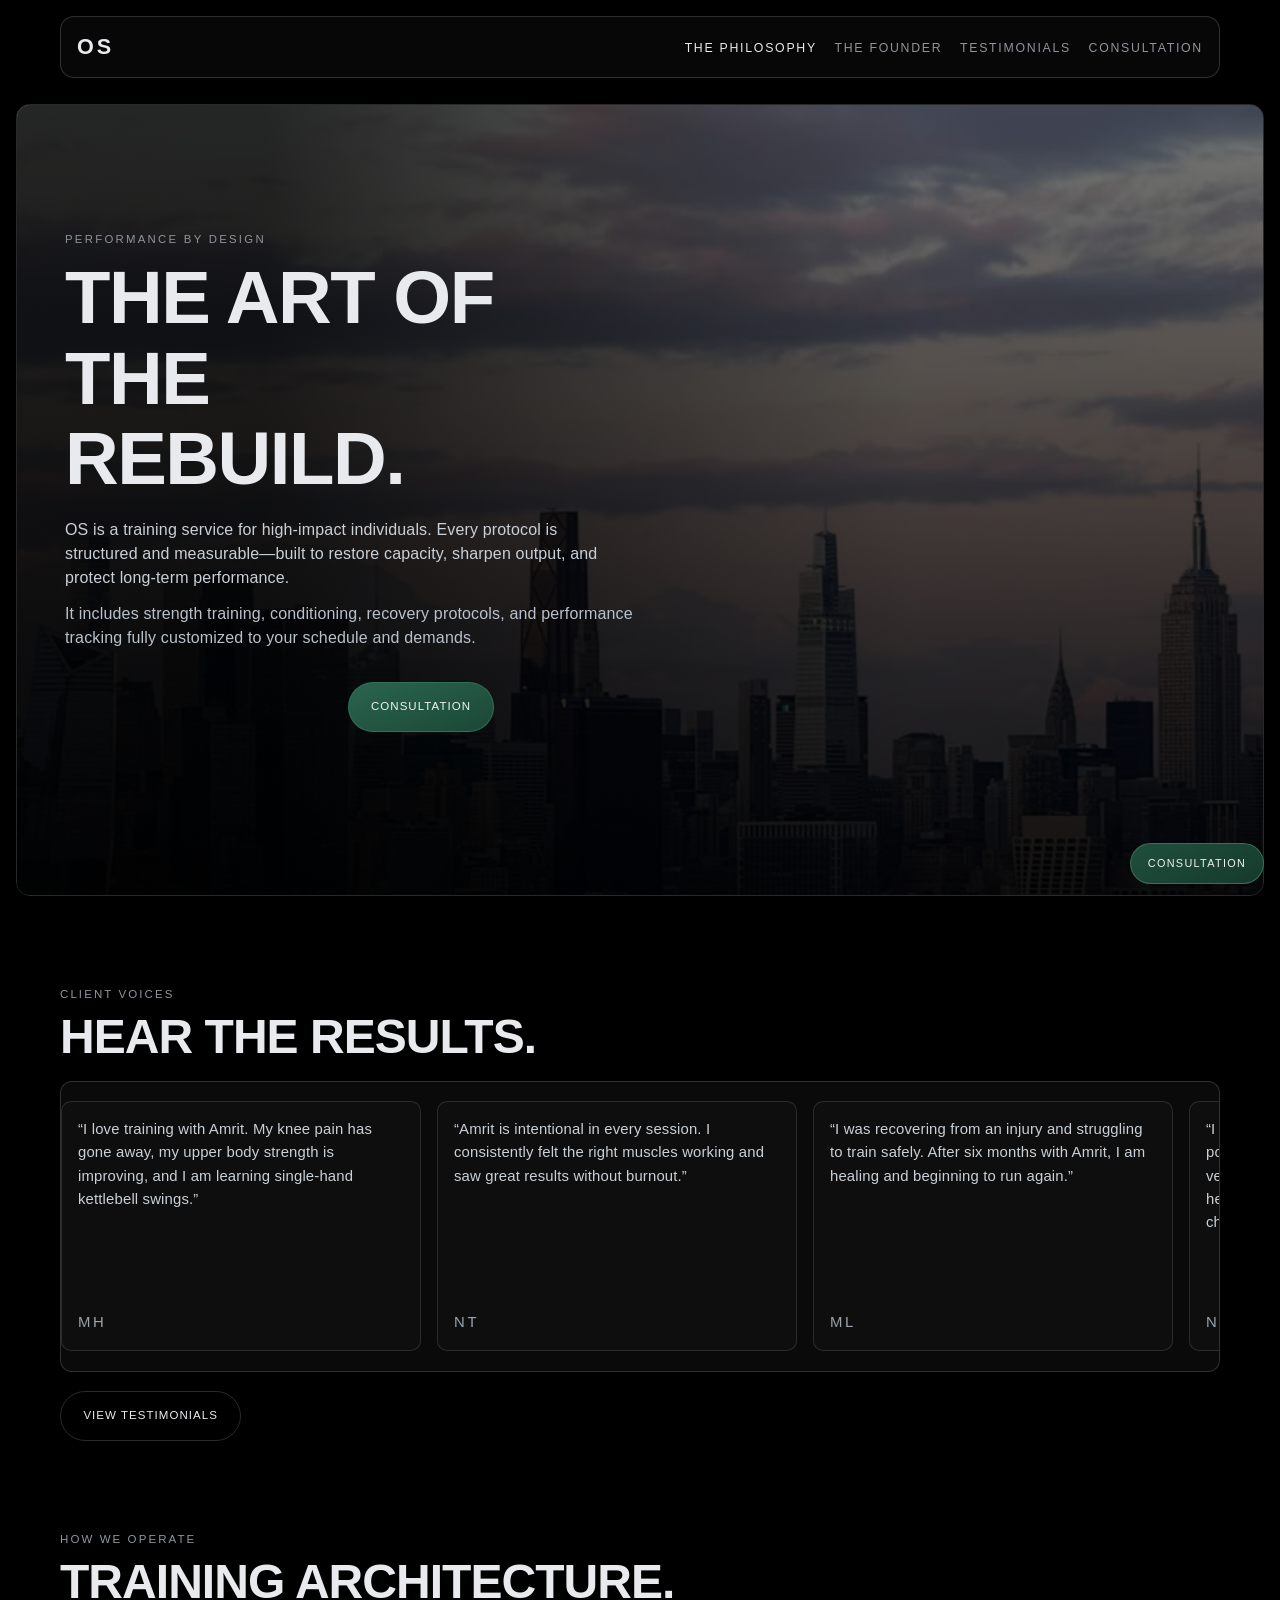
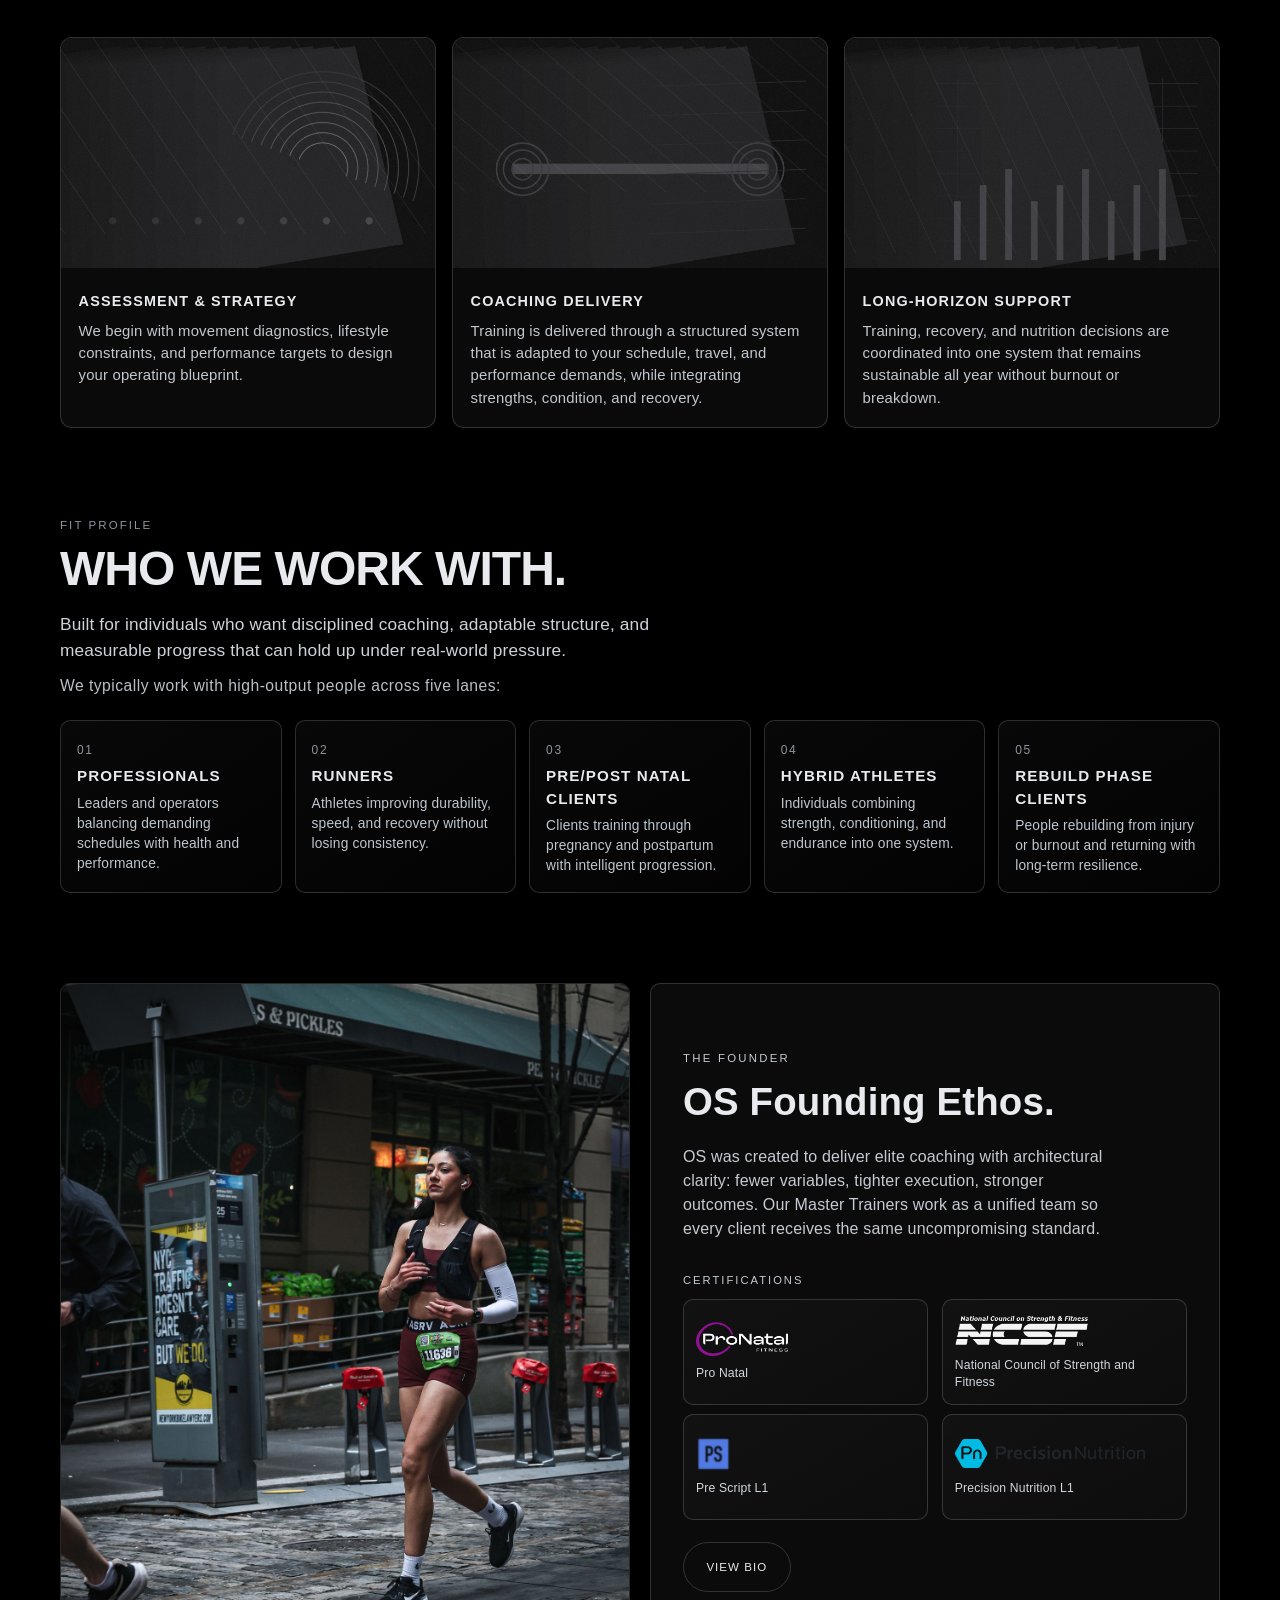
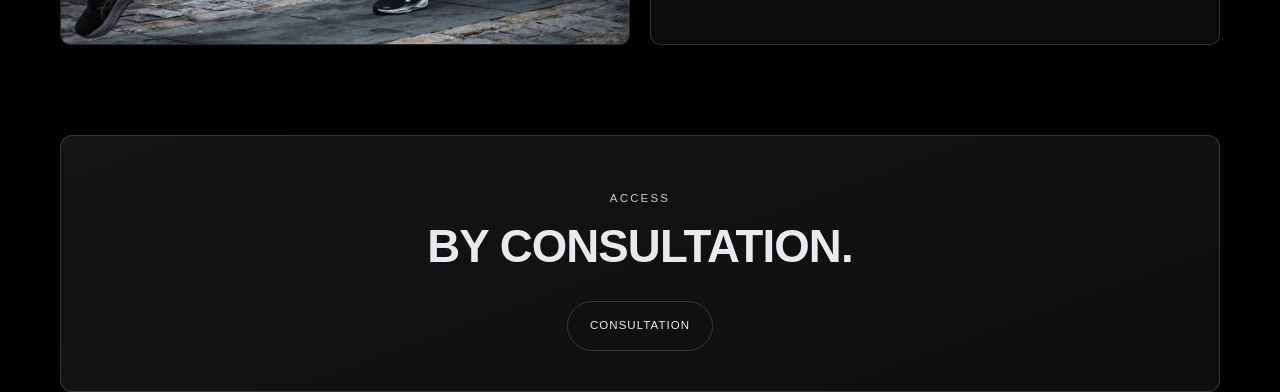
==== index.html @ 1c6677f2 "Rewrite philosophy section as who-we-work-with profiles Co-authored-by: royanrocks <royanrocks@users" ====
<!DOCTYPE html>
<html lang="en">
  <head>
    <meta charset="UTF-8" />
    <meta name="viewport" content="width=device-width, initial-scale=1.0" />
    <title>OS | The Art of the Rebuild</title>
    <meta
      name="description"
      content="OS is a training service for high-impact individuals, delivered through structured, referral-based performance protocols."
    />
    <meta property="og:title" content="OS — The Art of the Rebuild" />
    <meta
      property="og:description"
      content="Structured training architecture for leaders who perform under pressure."
    />
    <meta property="og:type" content="website" />
    <meta property="og:image" content="/images/hero-architecture.jpg" />
    <link rel="icon" href="/images/os-mark.png" />
    <link rel="stylesheet" href="/styles.css" />
  </head>
  <body>
    <header class="site-header" id="top">
      <nav class="top-nav" aria-label="Main navigation">
        <a class="brand" href="#top" aria-label="OS home">OS</a>
        <button class="nav-toggle" aria-expanded="false" aria-controls="nav-links">Menu</button>
        <ul class="nav-links" id="nav-links">
          <li><a href="#philosophy">THE PHILOSOPHY</a></li>
          <li><a href="/bio.html">THE FOUNDER</a></li>
          <li><a href="/testimonials.html">TESTIMONIALS</a></li>
          <li>
            <a href="/consultation.html">CONSULTATION</a>
          </li>
        </ul>
      </nav>
    </header>

    <main>
      <section class="hero section-frame">
        <img
          src="/images/hero-right.jpg"
          alt="Amrit Kaur training portrait"
          class="hero-image"
        />
        <div class="hero-overlay"></div>
        <div class="hero-content">
          <p class="kicker">PERFORMANCE BY DESIGN</p>
          <h1>THE ART OF THE REBUILD.</h1>
          <p class="lead">
            OS is a training service for high-impact individuals. Every protocol is structured and
            measurable—built to restore capacity, sharpen output, and protect long-term
            performance.
          </p>
          <p class="lead-sub">
            It includes strength training, conditioning, recovery protocols, and performance
            tracking fully customized to your schedule and demands.
          </p>
          <div class="cta-row hero-cta-row">
            <a
              class="btn btn-primary"
              href="/consultation.html"
            >
              CONSULTATION
            </a>
          </div>
        </div>
      </section>

      <section class="testimonials-link section-shell" id="voices">
        <div class="section-topline">
          <p>CLIENT VOICES</p>
          <h2>HEAR THE RESULTS.</h2>
        </div>
        <div class="quote-marquee" aria-label="Scrolling client testimonials">
          <div class="quote-track">
            <article class="testimonial-card">
              <p>
                “I love training with Amrit. My knee pain has gone away, my upper body strength is
                improving, and I am learning single-hand kettlebell swings.”
              </p>
              <p class="testimonial-author">MH</p>
            </article>
            <article class="testimonial-card">
              <p>
                “Amrit is intentional in every session. I consistently felt the right muscles
                working and saw great results without burnout.”
              </p>
              <p class="testimonial-author">NT</p>
            </article>
            <article class="testimonial-card">
              <p>
                “I was recovering from an injury and struggling to train safely. After six months
                with Amrit, I am healing and beginning to run again.”
              </p>
              <p class="testimonial-author">ML</p>
            </article>
            <article class="testimonial-card">
              <p>
                “I really enjoyed training with Amrit and had a positive experience working with
                her. She is a very knowledgeable and thoughtful trainer, and her approach is calm
                and focused yet still challenging.”
              </p>
              <p class="testimonial-author">NT</p>
            </article>
            <article class="testimonial-card">
              <p>
                “I am now stronger, leaner, and more confident. Working with Amrit has been a
                game-changer, and I highly recommend her to anyone seeking smart, dedicated
                coaching.”
              </p>
            </article>
            <article class="testimonial-card">
              <p>
                “The workouts are progressive and effective. Even after reaching my goal weight, I
                know sessions will stay exciting, structured, and results-driven.”
              </p>
            </article>

            <article class="testimonial-card" aria-hidden="true">
              <p>
                “I love training with Amrit. My knee pain has gone away, my upper body strength is
                improving, and I am learning single-hand kettlebell swings.”
              </p>
              <p class="testimonial-author">MH</p>
            </article>
            <article class="testimonial-card" aria-hidden="true">
              <p>
                “Amrit is intentional in every session. I consistently felt the right muscles
                working and saw great results without burnout.”
              </p>
              <p class="testimonial-author">NT</p>
            </article>
            <article class="testimonial-card" aria-hidden="true">
              <p>
                “I was recovering from an injury and struggling to train safely. After six months
                with Amrit, I am healing and beginning to run again.”
              </p>
              <p class="testimonial-author">ML</p>
            </article>
            <article class="testimonial-card" aria-hidden="true">
              <p>
                “I really enjoyed training with Amrit and had a positive experience working with
                her. She is a very knowledgeable and thoughtful trainer, and her approach is calm
                and focused yet still challenging.”
              </p>
              <p class="testimonial-author">NT</p>
            </article>
            <article class="testimonial-card" aria-hidden="true">
              <p>
                “I am now stronger, leaner, and more confident. Working with Amrit has been a
                game-changer, and I highly recommend her to anyone seeking smart, dedicated
                coaching.”
              </p>
            </article>
            <article class="testimonial-card" aria-hidden="true">
              <p>
                “The workouts are progressive and effective. Even after reaching my goal weight, I
                know sessions will stay exciting, structured, and results-driven.”
              </p>
            </article>
          </div>
        </div>
        <a class="btn btn-subtle testimonials-link-btn" href="/testimonials.html">VIEW TESTIMONIALS</a>
      </section>

      <section class="services section-shell">
        <div class="section-topline">
          <p>HOW WE OPERATE</p>
          <h2>TRAINING ARCHITECTURE.</h2>
        </div>
        <div class="service-grid">
          <article class="service-card">
            <img src="/images/neural-recovery.jpg" alt="Assessment and performance strategy visual" />
            <div class="card-content">
              <h3>ASSESSMENT &amp; STRATEGY</h3>
              <p>
                We begin with movement diagnostics, lifestyle constraints, and performance targets
                to design your operating blueprint.
              </p>
            </div>
          </article>
          <article class="service-card">
            <img src="/images/biometric-sync.jpg" alt="Coaching delivery visual" />
            <div class="card-content">
              <h3>COACHING DELIVERY</h3>
              <p>
                Training is delivered through a structured system that is adapted to your schedule,
                travel, and performance demands, while integrating strengths, condition, and
                recovery.
              </p>
            </div>
          </article>
          <article class="service-card">
            <img
              src="/images/architectural-strength.jpg"
              alt="Long-horizon performance support visual"
            />
            <div class="card-content">
              <h3>LONG-HORIZON SUPPORT</h3>
              <p>
                Training, recovery, and nutrition decisions are coordinated into one system that
                remains sustainable all year without burnout or breakdown.
              </p>
            </div>
          </article>
        </div>
      </section>

      <section class="philosophy section-shell" id="philosophy">
        <div class="section-topline">
          <p>FIT PROFILE</p>
          <h2>WHO WE WORK WITH.</h2>
        </div>
        <p class="philosophy-copy">
          Built for individuals who want disciplined coaching, adaptable structure, and measurable
          progress that can hold up under real-world pressure.
        </p>
        <p class="philosophy-subcopy">
          We typically work with high-output people across five lanes:
        </p>
        <div class="pillar-grid">
          <article>
            <span>01</span>
            <h3>PROFESSIONALS</h3>
            <p>Leaders and operators balancing demanding schedules with health and performance.</p>
          </article>
          <article>
            <span>02</span>
            <h3>RUNNERS</h3>
            <p>Athletes improving durability, speed, and recovery without losing consistency.</p>
          </article>
          <article>
            <span>03</span>
            <h3>PRE/POST NATAL CLIENTS</h3>
            <p>Clients training through pregnancy and postpartum with intelligent progression.</p>
          </article>
          <article>
            <span>04</span>
            <h3>HYBRID ATHLETES</h3>
            <p>Individuals combining strength, conditioning, and endurance into one system.</p>
          </article>
          <article>
            <span>05</span>
            <h3>REBUILD PHASE CLIENTS</h3>
            <p>People rebuilding from injury or burnout and returning with long-term resilience.</p>
          </article>
        </div>
      </section>

      <section class="founder section-shell" id="founder">
        <div class="founder-layout">
          <figure>
            <img src="/images/amrit-kaur.jpg" alt="Amrit Kaur training portrait" />
          </figure>
          <div class="founder-copy">
            <p class="kicker">THE FOUNDER</p>
            <h2>OS Founding Ethos.</h2>
            <p>
              OS was created to deliver elite coaching with architectural clarity: fewer variables,
              tighter execution, stronger outcomes. Our Master Trainers work as a unified team so
              every client receives the same uncompromising standard.
            </p>
            <div class="certifications-block" aria-label="OS certifications">
              <p class="certifications-title">CERTIFICATIONS</p>
              <ul class="certification-list">
                <li class="certification-item">
                  <img src="/images/certifications/pro-natal.png" alt="Pro Natal certification logo" />
                  <span>Pro Natal</span>
                </li>
                <li class="certification-item">
                  <img src="/images/certifications/ncsf.png" alt="National Council of Strength and Fitness logo" />
                  <span>National Council of Strength and Fitness</span>
                </li>
                <li class="certification-item">
                  <img src="/images/certifications/pre-script.png" alt="Pre Script certification logo" />
                  <span>Pre Script L1</span>
                </li>
                <li class="certification-item">
                  <img src="/images/certifications/precision-nutrition.png" alt="Precision Nutrition logo" />
                  <span>Precision Nutrition L1</span>
                </li>
              </ul>
            </div>
            <a class="btn btn-subtle" href="/bio.html">VIEW BIO</a>
          </div>
        </div>
      </section>

      <section class="inquire section-shell" id="inquire">
        <div class="inquire-box">
          <p class="kicker">ACCESS</p>
          <h2>BY CONSULTATION.</h2>
          <a
            class="btn btn-ghost"
            href="/consultation.html"
          >
              CONSULTATION
          </a>
        </div>
      </section>
    </main>
    <a
      class="floating-cta"
      href="/consultation.html"
      aria-label="Inquire now"
    >
      CONSULTATION
    </a>
    <script src="/script.js"></script>
  </body>
</html>
---- styles.css ----
:root {
  --black: #000000;
  --stone: #1a1a1a;
  --silver: #e8eaed;
  --muted: #8f959e;
  --line: rgba(255, 255, 255, 0.16);
  --forest: #1f4f3d;
  --forest-deep: #163a2d;
  --forest-soft: rgba(31, 79, 61, 0.34);
}

*,
*::before,
*::after {
  box-sizing: border-box;
}

html,
body {
  margin: 0;
  padding: 0;
  background: var(--black);
  color: var(--silver);
  font-family: "Inter", "Avenir Next", "Segoe UI", sans-serif;
  scroll-behavior: smooth;
}

body {
  line-height: 1.5;
  letter-spacing: 0.01em;
}

a {
  color: inherit;
  text-decoration: none;
}

.section-shell {
  width: min(1160px, calc(100% - 3rem));
  margin: 0 auto;
}

.section-frame {
  width: min(1320px, calc(100% - 2rem));
  margin: 1rem auto 0;
  border: 1px solid var(--line);
  border-radius: 14px;
  overflow: hidden;
}

.site-header {
  position: fixed;
  inset: 0 0 auto 0;
  z-index: 100;
  transition: transform 240ms ease;
}

.site-header.is-hidden {
  transform: translateY(-110%);
}

.top-nav {
  width: min(1160px, calc(100% - 2rem));
  margin: 1rem auto 0;
  border: 1px solid var(--line);
  border-radius: 14px;
  background: rgba(9, 9, 9, 0.85);
  backdrop-filter: blur(12px);
  display: flex;
  align-items: center;
  justify-content: space-between;
  padding: 0.85rem 1rem;
}

.brand {
  font-size: 1.35rem;
  font-weight: 600;
  letter-spacing: 0.14em;
}

.nav-links {
  display: flex;
  gap: 1.1rem;
  list-style: none;
  margin: 0;
  padding: 0;
}

.nav-links a {
  color: var(--muted);
  font-size: 0.77rem;
  letter-spacing: 0.14em;
  transition: color 180ms ease;
}

.nav-links a:hover,
.nav-links a.is-active {
  color: var(--silver);
}

.nav-toggle {
  display: none;
  border: 1px solid var(--line);
  color: var(--silver);
  background: transparent;
  border-radius: 999px;
  padding: 0.5rem 0.85rem;
  font-size: 0.72rem;
  letter-spacing: 0.1em;
}

.hero {
  margin-top: 6.5rem;
  position: relative;
  min-height: 88vh;
}

.hero-image {
  position: absolute;
  inset: 0;
  width: 100%;
  height: 100%;
  object-fit: cover;
}

.hero-overlay {
  position: absolute;
  inset: 0;
  background:
    linear-gradient(90deg, rgba(0, 0, 0, 0.8) 20%, rgba(0, 0, 0, 0.38) 72%),
    linear-gradient(180deg, rgba(0, 0, 0, 0.1), rgba(0, 0, 0, 0.84));
}

.hero-content {
  position: relative;
  z-index: 2;
  width: min(760px, calc(100% - 3rem));
  margin: 0;
  padding: clamp(6rem, 14vh, 9rem) 0 5rem 3rem;
}

.kicker {
  text-transform: uppercase;
  letter-spacing: 0.2em;
  color: var(--muted);
  font-size: 0.71rem;
}

h1,
h2,
h3,
p {
  margin: 0;
}

h1 {
  margin-top: 0.65rem;
  font-size: clamp(2.2rem, 6vw, 4.65rem);
  line-height: 1.08;
  letter-spacing: -0.02em;
  max-width: 12ch;
}

.lead {
  margin-top: 1.15rem;
  color: #cad0d7;
  max-width: 64ch;
}

.lead-sub {
  margin-top: 0.75rem;
  color: #b9c1ca;
  max-width: 64ch;
}

.cta-row {
  margin-top: 2rem;
  display: flex;
  flex-wrap: wrap;
  gap: 0.85rem;
}

.hero-cta-row {
  justify-content: center;
}

.btn {
  display: inline-flex;
  align-items: center;
  justify-content: center;
  min-height: 3.15rem;
  padding: 0.78rem 1.4rem;
  border-radius: 999px;
  letter-spacing: 0.09em;
  text-transform: uppercase;
  font-size: 0.72rem;
  border: 1px solid var(--line);
  transition: transform 180ms ease, background-color 180ms ease, color 180ms ease;
}

.btn:hover {
  transform: translateY(-2px);
}

.btn-primary {
  background: linear-gradient(160deg, #2a654e, #1b4737);
  color: #eef4f1;
  border-color: rgba(53, 116, 89, 0.9);
}

.btn-subtle,
.btn-ghost {
  background: transparent;
  color: var(--silver);
}

.btn-subtle:hover,
.btn-ghost:hover {
  background: var(--forest-soft);
  border-color: rgba(60, 122, 95, 0.75);
}

.signal-list {
  margin: 1.3rem 0 0;
  padding: 0;
  list-style: none;
  display: flex;
  flex-wrap: wrap;
  gap: 0.65rem 1rem;
}

.signal-list li {
  border: 1px solid var(--line);
  border-radius: 999px;
  padding: 0.36rem 0.9rem;
  color: #cfd4db;
  font-size: 0.72rem;
  letter-spacing: 0.04em;
}

.services,
.philosophy,
.founder,
.testimonials-link,
.inquire {
  padding: clamp(4.2rem, 7vw, 6.5rem) 0 0;
}

.section-topline p {
  color: var(--muted);
  letter-spacing: 0.18em;
  font-size: 0.72rem;
}

.section-topline h2 {
  margin-top: 0.4rem;
  font-size: clamp(1.8rem, 4vw, 3rem);
  line-height: 1.15;
  letter-spacing: -0.02em;
}

.service-grid {
  margin-top: 1.7rem;
  display: grid;
  grid-template-columns: repeat(3, minmax(0, 1fr));
  gap: 1rem;
}

.service-card {
  border: 1px solid var(--line);
  border-radius: 12px;
  overflow: hidden;
  background: #0a0a0a;
  transition: transform 220ms ease, border-color 220ms ease;
}

.service-card:hover {
  transform: translateY(-4px);
  border-color: rgba(255, 255, 255, 0.3);
}

.service-card img {
  width: 100%;
  height: 230px;
  object-fit: cover;
}

.card-content {
  padding: 1.1rem;
}

.card-content h3 {
  font-size: 0.9rem;
  line-height: 1.35;
  letter-spacing: 0.08em;
}

.card-content p {
  margin-top: 0.5rem;
  color: #c2c8cf;
  font-size: 0.93rem;
}

.card-bullets {
  margin: 0.55rem 0 0;
  padding-left: 1.1rem;
  color: #d1d7de;
  font-size: 0.88rem;
}

.card-bullets li + li {
  margin-top: 0.35rem;
}

.chip-link {
  margin-top: 1rem;
  display: inline-flex;
  border: 1px solid var(--line);
  border-radius: 999px;
  padding: 0.38rem 0.75rem;
  font-size: 0.68rem;
  letter-spacing: 0.1em;
  color: #d7dce1;
}

.philosophy-copy {
  margin-top: 1rem;
  font-size: clamp(1.05rem, 1.35vw, 1.42rem);
  line-height: 1.5;
  max-width: 64ch;
  color: #ced3da;
}

.philosophy-subcopy {
  margin-top: 0.6rem;
  color: #b8c0c8;
  font-size: 0.98rem;
  letter-spacing: 0.03em;
}

.pillar-grid {
  margin-top: 1.45rem;
  display: grid;
  gap: 0.8rem;
  grid-template-columns: repeat(auto-fit, minmax(190px, 1fr));
}

.pillar-grid article {
  border: 1px solid var(--line);
  border-radius: 10px;
  padding: 1rem;
  background: linear-gradient(145deg, rgba(255, 255, 255, 0.03), rgba(255, 255, 255, 0.01));
}

.pillar-grid span {
  color: var(--muted);
  font-size: 0.75rem;
  letter-spacing: 0.14em;
}

.pillar-grid h3 {
  margin-top: 0.25rem;
  font-size: 0.95rem;
  letter-spacing: 0.07em;
}

.pillar-grid p {
  margin-top: 0.35rem;
  color: #bfc7cf;
  font-size: 0.86rem;
  line-height: 1.45;
}

.founder-layout {
  display: grid;
  align-items: stretch;
  grid-template-columns: minmax(260px, 1fr) minmax(260px, 1fr);
  gap: 1.25rem;
}

.founder figure {
  margin: 0;
  border-radius: 10px;
  border: 1px solid var(--line);
  overflow: hidden;
}

.founder figure img {
  display: block;
  width: 100%;
  height: 100%;
  min-height: 500px;
  max-height: 660px;
  object-fit: cover;
  object-position: center 28%;
}

.founder-copy {
  border: 1px solid var(--line);
  border-radius: 10px;
  background: #0b0b0b;
  padding: clamp(1.25rem, 3.2vw, 2rem);
  display: flex;
  flex-direction: column;
  justify-content: center;
}

.founder-copy h2 {
  margin-top: 0.4rem;
  font-size: clamp(1.65rem, 3vw, 2.4rem);
}

.founder-copy p {
  margin-top: 0.9rem;
  color: #c5cbd2;
  max-width: 48ch;
}

.founder-copy .btn {
  margin-top: 1.4rem;
  align-self: flex-start;
}

.certifications-block {
  margin-top: 1.05rem;
}

.certifications-title {
  color: #b6bfca;
  font-size: 0.7rem;
  letter-spacing: 0.18em;
  text-transform: uppercase;
}

.certification-list {
  margin: 0.6rem 0 0;
  padding: 0;
  list-style: none;
  display: grid;
  grid-template-columns: repeat(2, minmax(0, 1fr));
  gap: 0.55rem 0.85rem;
}

.certification-item {
  border: 1px solid var(--line);
  border-radius: 10px;
  padding: 0.7rem 0.75rem;
  min-height: 106px;
  background: linear-gradient(150deg, rgba(255, 255, 255, 0.03), rgba(255, 255, 255, 0.01));
  display: flex;
  flex-direction: column;
  gap: 0.6rem;
  justify-content: center;
}

.certification-item img {
  width: 100%;
  max-width: 190px;
  height: 34px;
  object-fit: contain;
  object-position: left center;
}

.certification-item span {
  font-size: 0.76rem;
  color: #d2d8df;
  line-height: 1.35;
}

.inquire-box {
  border: 1px solid var(--line);
  border-radius: 12px;
  padding: clamp(1.5rem, 4vw, 2.5rem);
  background:
    linear-gradient(160deg, rgba(255, 255, 255, 0.04), rgba(255, 255, 255, 0.01)),
    #0b0b0b;
  display: flex;
  flex-direction: column;
  align-items: center;
  text-align: center;
}

.inquire-box h2 {
  margin-top: 0.35rem;
  font-size: clamp(1.7rem, 4vw, 2.85rem);
  letter-spacing: -0.02em;
}

.inquire-box p {
  margin-top: 0.9rem;
  color: #c7cdd4;
}

.inquire-box .btn {
  margin-top: 1.25rem;
}

.testimonials-link .quote-marquee {
  margin-top: 1.05rem;
}

.testimonials-link-btn {
  margin-top: 1.2rem;
}

.site-footer {
  width: min(1160px, calc(100% - 3rem));
  margin: 5rem auto 2rem;
  border-top: 1px solid var(--line);
  padding-top: 1rem;
  color: var(--muted);
  font-size: 0.8rem;
}

.page-main,
.subpage-main {
  padding-top: 6.5rem;
}

.page-hero {
  padding-top: 2rem;
}

.page-title {
  margin-top: 0.5rem;
  font-size: clamp(2rem, 5vw, 3.6rem);
  letter-spacing: -0.02em;
  line-height: 1.12;
  max-width: none;
}

.page-intro {
  margin-top: 0.9rem;
  color: #c5ccd3;
  max-width: 62ch;
}

.bio-page {
  padding-top: 2.4rem;
}

.bio-page-grid {
  display: grid;
  grid-template-columns: minmax(260px, 0.9fr) minmax(280px, 1.1fr);
  gap: 1.2rem;
}

.bio-photo-placeholder {
  margin: 0;
  border: 1px dashed rgba(255, 255, 255, 0.35);
  border-radius: 12px;
  min-height: 500px;
  background:
    linear-gradient(160deg, rgba(255, 255, 255, 0.03), rgba(255, 255, 255, 0.01)),
    #0a0a0a;
  display: grid;
  place-items: center;
}

.placeholder-content {
  text-align: center;
  color: #c7ced6;
  padding: 1rem;
}

.placeholder-content p {
  font-size: 1.05rem;
  letter-spacing: 0.08em;
  text-transform: uppercase;
}

.placeholder-content small {
  display: block;
  margin-top: 0.6rem;
  color: #959da8;
}

.bio-body {
  border: 1px solid var(--line);
  border-radius: 12px;
  padding: clamp(1.2rem, 3.2vw, 2rem);
  background: #0b0b0b;
}

.bio-body h2 {
  margin: 0;
  font-size: clamp(1.4rem, 2.4vw, 2rem);
}

.bio-body p {
  margin-top: 0.85rem;
  color: #c5ccd3;
}

.bio-body .btn {
  margin-top: 1.2rem;
}

.bio-photo-frame {
  margin: 0;
  border: 1px solid var(--line);
  border-radius: 12px;
  overflow: hidden;
  background: #070707;
}

.bio-photo-frame img {
  display: block;
  width: 100%;
  height: 100%;
  min-height: 540px;
  max-height: 760px;
  object-fit: cover;
  object-position: center 30%;
}

.testimonial-page {
  padding-top: 2rem;
}

.quote-marquee {
  margin-top: 1.6rem;
  border: 1px solid var(--line);
  border-radius: 12px;
  overflow: hidden;
  background: #0a0a0a;
  padding: 1.2rem 0;
}

.quote-track {
  display: flex;
  align-items: stretch;
  gap: 1rem;
  width: max-content;
  animation: quote-scroll-right 48s linear infinite;
}

.testimonial-card {
  width: min(360px, 80vw);
  min-height: 250px;
  border: 1px solid rgba(255, 255, 255, 0.12);
  border-radius: 10px;
  padding: 1rem;
  color: #c9d0d7;
  background: rgba(255, 255, 255, 0.02);
  display: flex;
  flex-direction: column;
  justify-content: space-between;
  flex-shrink: 0;
}

.testimonial-card p {
  margin: 0;
  line-height: 1.55;
  font-size: 0.93rem;
  display: -webkit-box;
  -webkit-line-clamp: 8;
  -webkit-box-orient: vertical;
  overflow: hidden;
}

.testimonial-author {
  margin-top: 0.9rem;
  color: #9aa4af;
  letter-spacing: 0.18em;
  font-size: 0.78rem;
  text-transform: uppercase;
}

.subpage-cta {
  margin-top: 1.5rem;
}

.consultation-page {
  padding-top: 2rem;
}

.consultation-form {
  margin-top: 1.5rem;
  border: 1px solid var(--line);
  border-radius: 12px;
  background:
    linear-gradient(160deg, rgba(31, 79, 61, 0.12), rgba(22, 58, 45, 0.08)),
    #0b0b0b;
  padding: clamp(1.15rem, 3vw, 1.7rem);
}

.form-grid {
  display: grid;
  grid-template-columns: 1fr;
  gap: 0.85rem;
  margin-bottom: 0.95rem;
}

.form-grid.two-col {
  grid-template-columns: repeat(2, minmax(0, 1fr));
}

.consultation-form label,
.interest-fieldset legend {
  font-size: 0.82rem;
  letter-spacing: 0.08em;
  text-transform: uppercase;
  color: #cfd6dd;
}

.consultation-form input,
.consultation-form select,
.consultation-form textarea {
  margin-top: 0.4rem;
  width: 100%;
  border-radius: 10px;
  border: 1px solid rgba(255, 255, 255, 0.24);
  background: rgba(3, 5, 6, 0.92);
  color: var(--silver);
  padding: 0.72rem 0.8rem;
  font-size: 0.95rem;
}

.consultation-form textarea {
  resize: vertical;
}

.consultation-form input:focus,
.consultation-form select:focus,
.consultation-form textarea:focus {
  outline: none;
  border-color: rgba(69, 129, 103, 0.85);
  box-shadow: 0 0 0 2px rgba(69, 129, 103, 0.2);
}

.interest-fieldset {
  margin: 0.6rem 0 1rem;
  border: 0;
  padding: 0;
}

.interest-options {
  margin-top: 0.7rem;
  display: grid;
  grid-template-columns: repeat(3, minmax(0, 1fr));
  gap: 0.6rem;
}

.interest-options label {
  text-transform: none;
  letter-spacing: 0.03em;
  font-size: 0.88rem;
  border: 1px solid rgba(255, 255, 255, 0.2);
  border-radius: 10px;
  padding: 0.65rem 0.72rem;
  display: flex;
  align-items: center;
  gap: 0.45rem;
  background: rgba(255, 255, 255, 0.02);
}

.interest-options input[type="checkbox"] {
  width: auto;
  margin: 0;
}

.form-error,
.form-success {
  min-height: 1.2rem;
  margin: 0.25rem 0 0.45rem;
  font-size: 0.85rem;
}

.form-error {
  color: #f09c9c;
}

.form-success {
  color: #9fd6b8;
}

.form-submit[disabled] {
  opacity: 0.7;
  pointer-events: none;
}

.honeypot {
  position: absolute !important;
  left: -9999px !important;
}

@keyframes quote-scroll-right {
  from {
    transform: translateX(-50%);
  }
  to {
    transform: translateX(0);
  }
}

.floating-cta {
  position: fixed;
  right: 1rem;
  bottom: 1rem;
  z-index: 110;
  border: 1px solid rgba(60, 122, 95, 0.85);
  background: linear-gradient(155deg, var(--forest), var(--forest-deep));
  border-radius: 999px;
  padding: 0.72rem 1.05rem;
  letter-spacing: 0.12em;
  font-size: 0.68rem;
  color: #ecf3f0;
}

@media (max-width: 920px) {
  .nav-toggle {
    display: inline-flex;
  }

  .nav-links {
    position: absolute;
    right: 1rem;
    top: calc(100% + 0.65rem);
    width: min(290px, calc(100vw - 2rem));
    background: rgba(10, 10, 10, 0.97);
    border: 1px solid var(--line);
    border-radius: 10px;
    padding: 0.75rem;
    flex-direction: column;
    gap: 0.5rem;
    transform-origin: top right;
    transform: scale(0.96);
    opacity: 0;
    visibility: hidden;
    transition: all 140ms ease;
  }

  .nav-links.is-open {
    opacity: 1;
    visibility: visible;
    transform: scale(1);
  }

  .nav-links a {
    padding: 0.45rem 0.35rem;
    display: block;
  }

  .hero-content {
    width: calc(100% - 2rem);
    padding: 5.75rem 0 3.8rem 1rem;
  }

  .page-main,
  .subpage-main {
    padding-top: 5.75rem;
  }

  .service-grid,
  .pillar-grid {
    grid-template-columns: 1fr;
  }

  .founder-layout {
    grid-template-columns: 1fr;
  }

  .certification-list {
    grid-template-columns: 1fr;
  }

  .bio-page-grid {
    grid-template-columns: 1fr;
  }

  .testimonials-lead-wrap {
    flex-direction: column;
    align-items: flex-start;
  }

  .form-grid.two-col,
  .interest-options {
    grid-template-columns: 1fr;
  }
}
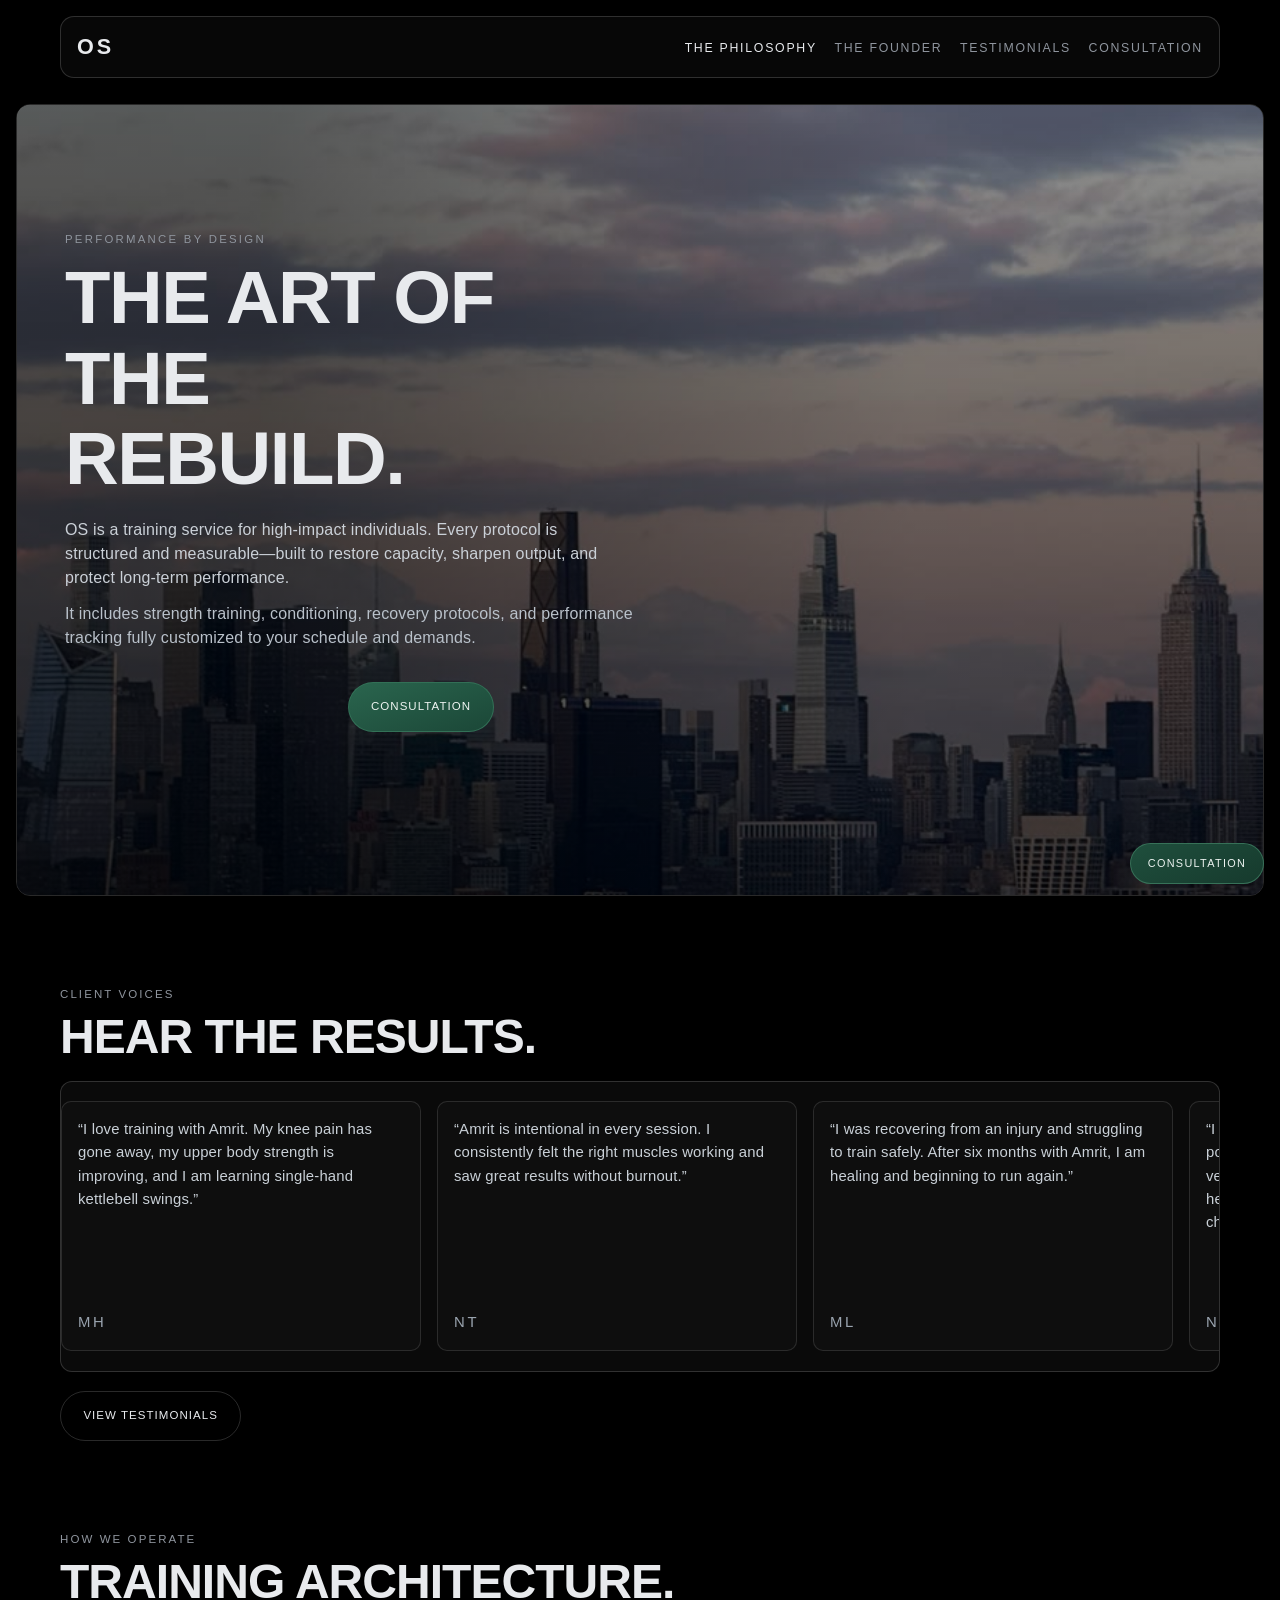
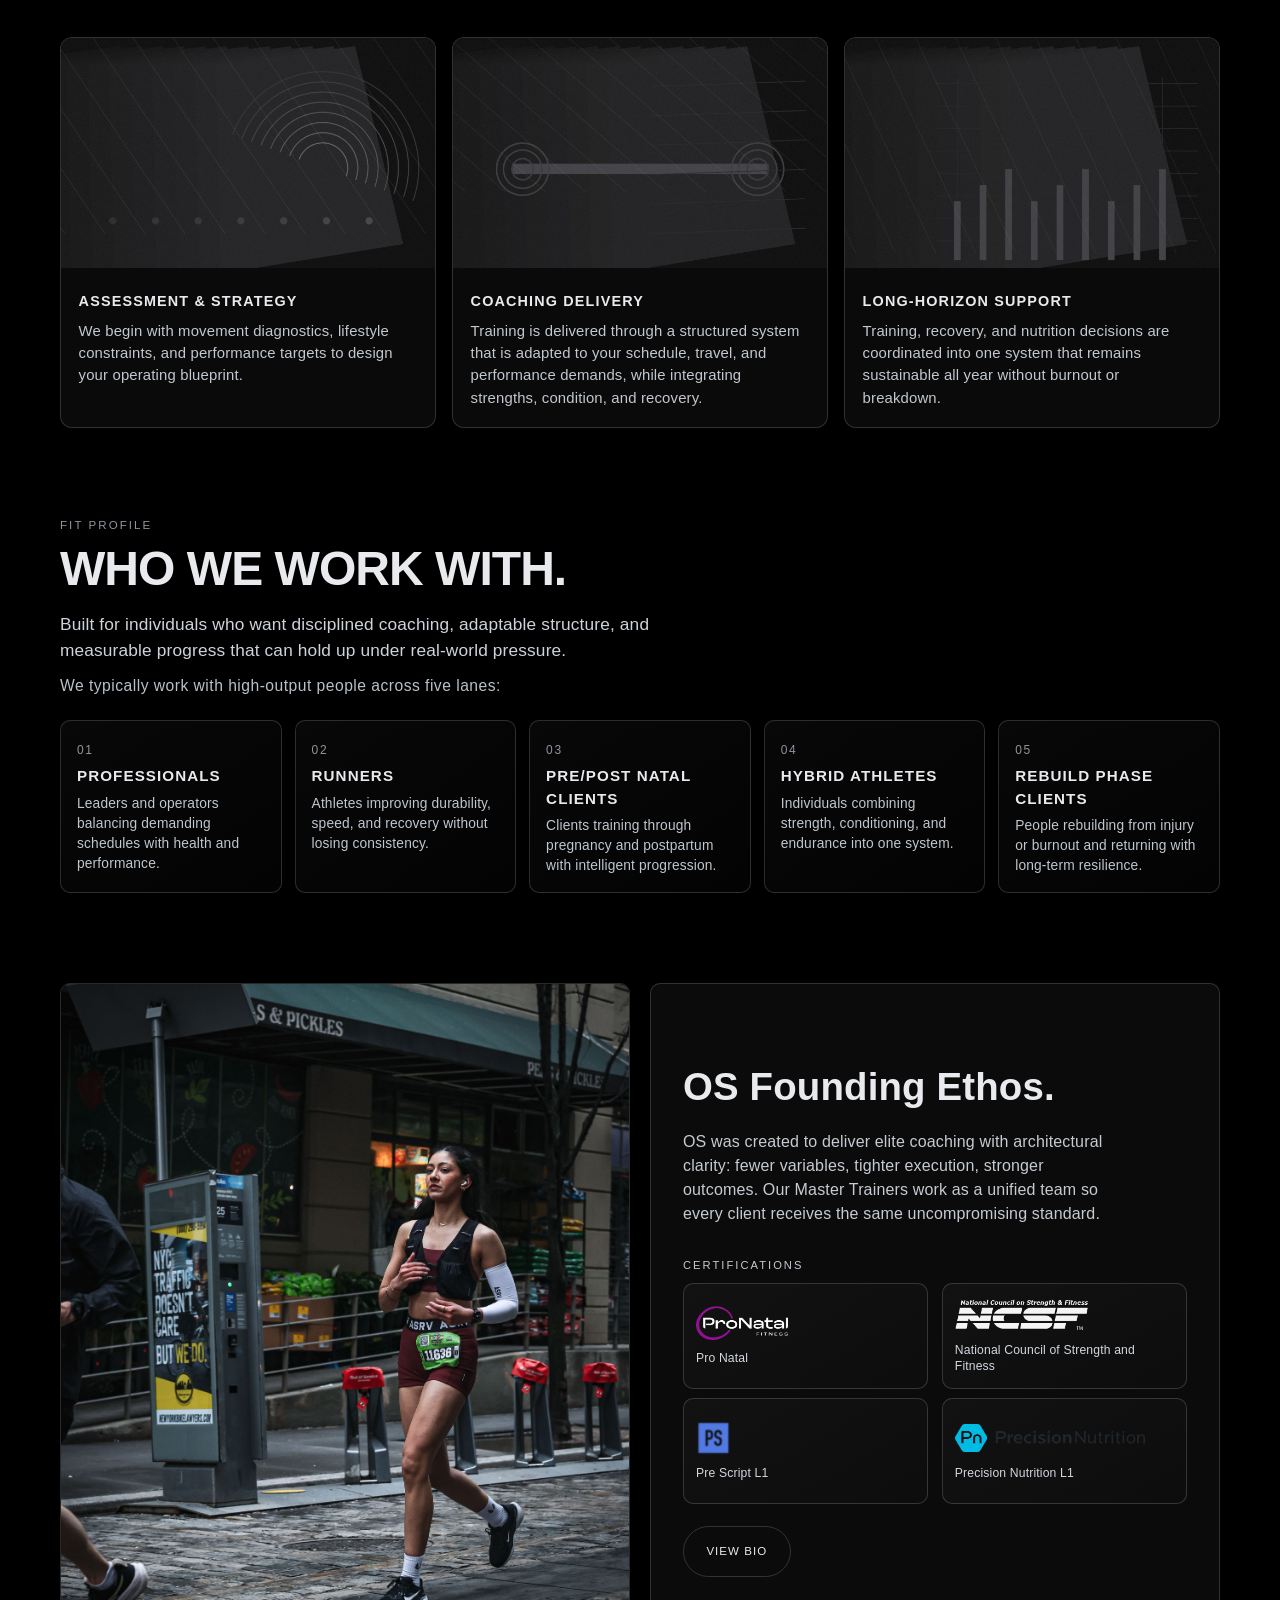
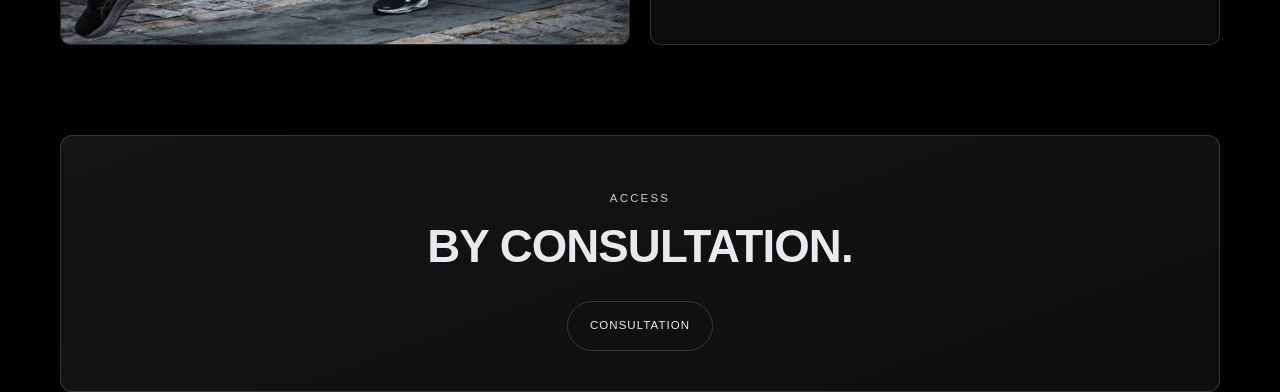
==== commit 825197b9: "Remove founder kicker from landing ethos section Co-authored-by: royanrocks <royanrocks@users.norepl" ====
--- a/index.html
+++ b/index.html
@@ -252,7 +252,6 @@
             <img src="/images/amrit-kaur.jpg" alt="Amrit Kaur training portrait" />
           </figure>
           <div class="founder-copy">
-            <p class="kicker">THE FOUNDER</p>
             <h2>OS Founding Ethos.</h2>
             <p>
               OS was created to deliver elite coaching with architectural clarity: fewer variables,
--- a/styles.css
+++ b/styles.css
@@ -127,8 +127,8 @@
   position: absolute;
   inset: 0;
   background:
-    linear-gradient(90deg, rgba(0, 0, 0, 0.8) 20%, rgba(0, 0, 0, 0.38) 72%),
-    linear-gradient(180deg, rgba(0, 0, 0, 0.1), rgba(0, 0, 0, 0.84));
+    linear-gradient(90deg, rgba(0, 0, 0, 0.54) 20%, rgba(0, 0, 0, 0.26) 72%),
+    linear-gradient(180deg, rgba(0, 0, 0, 0.07), rgba(0, 0, 0, 0.57));
 }
 
 .hero-content {
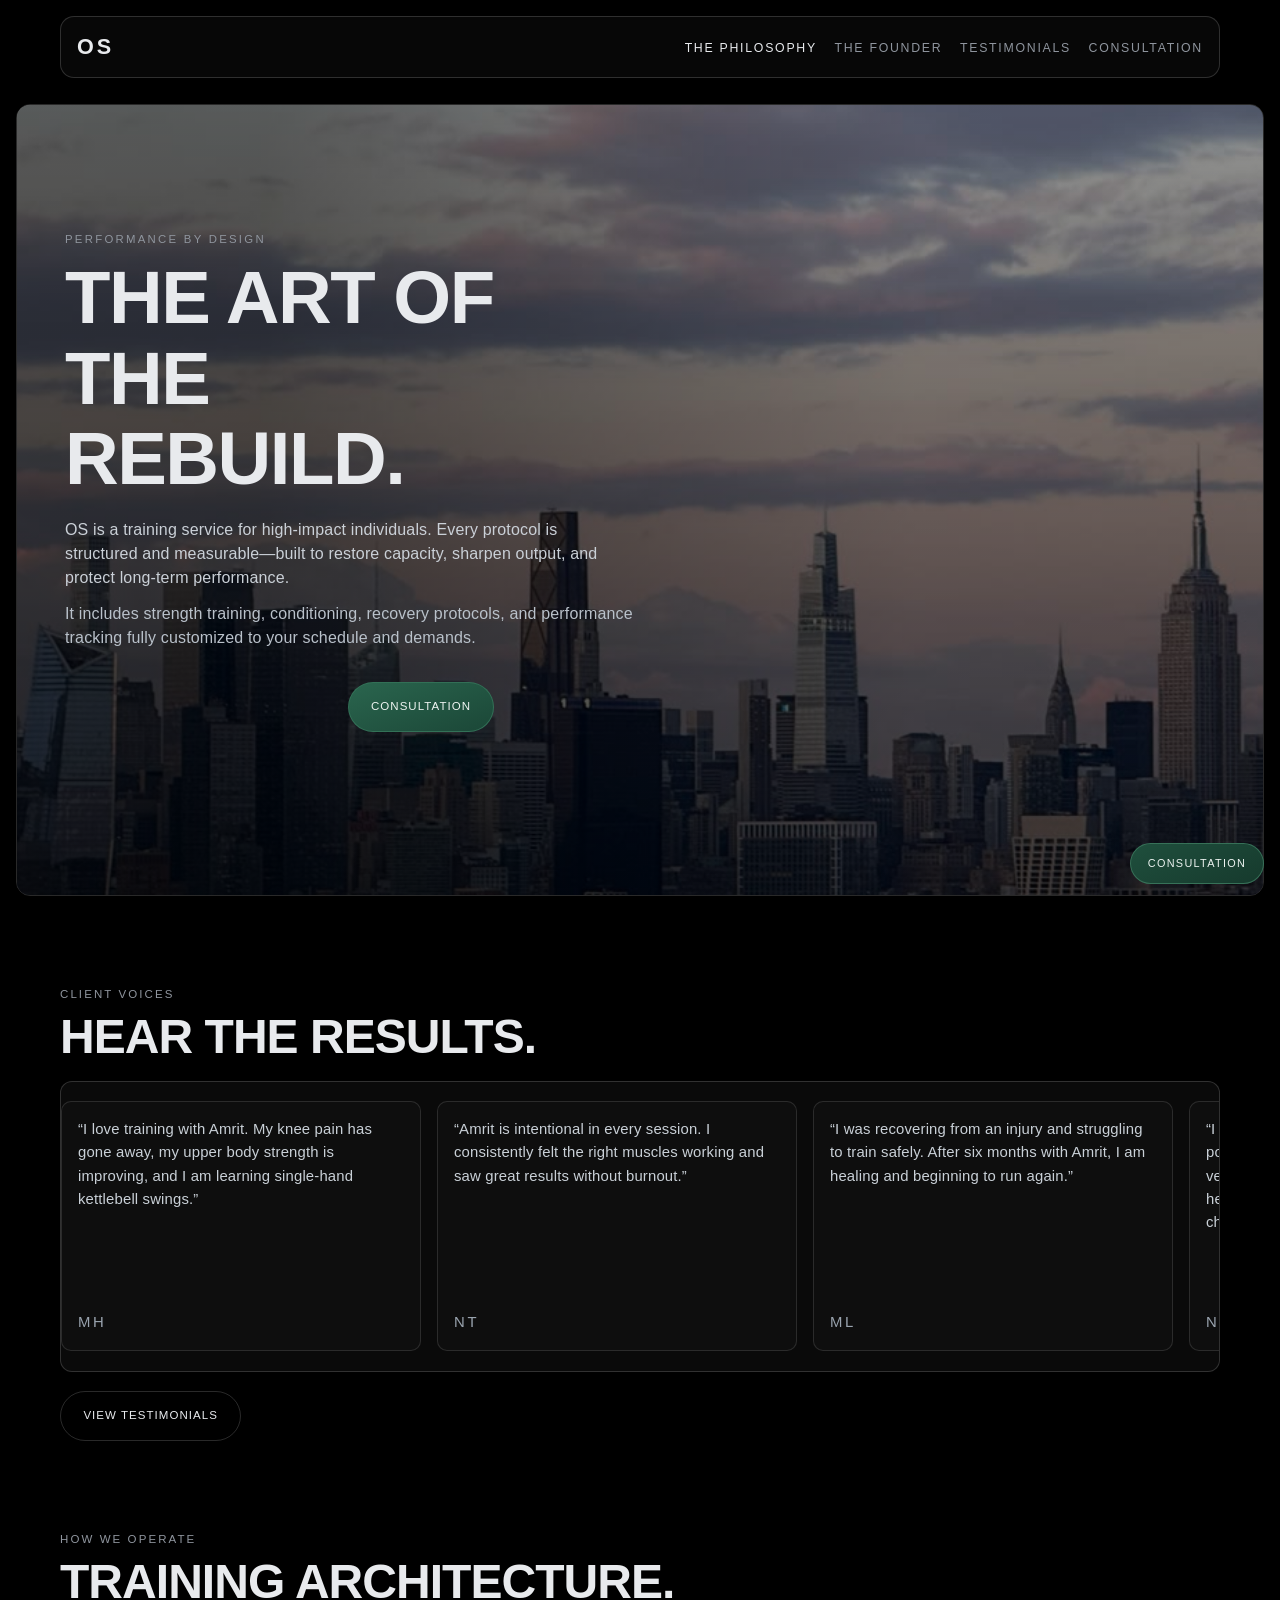
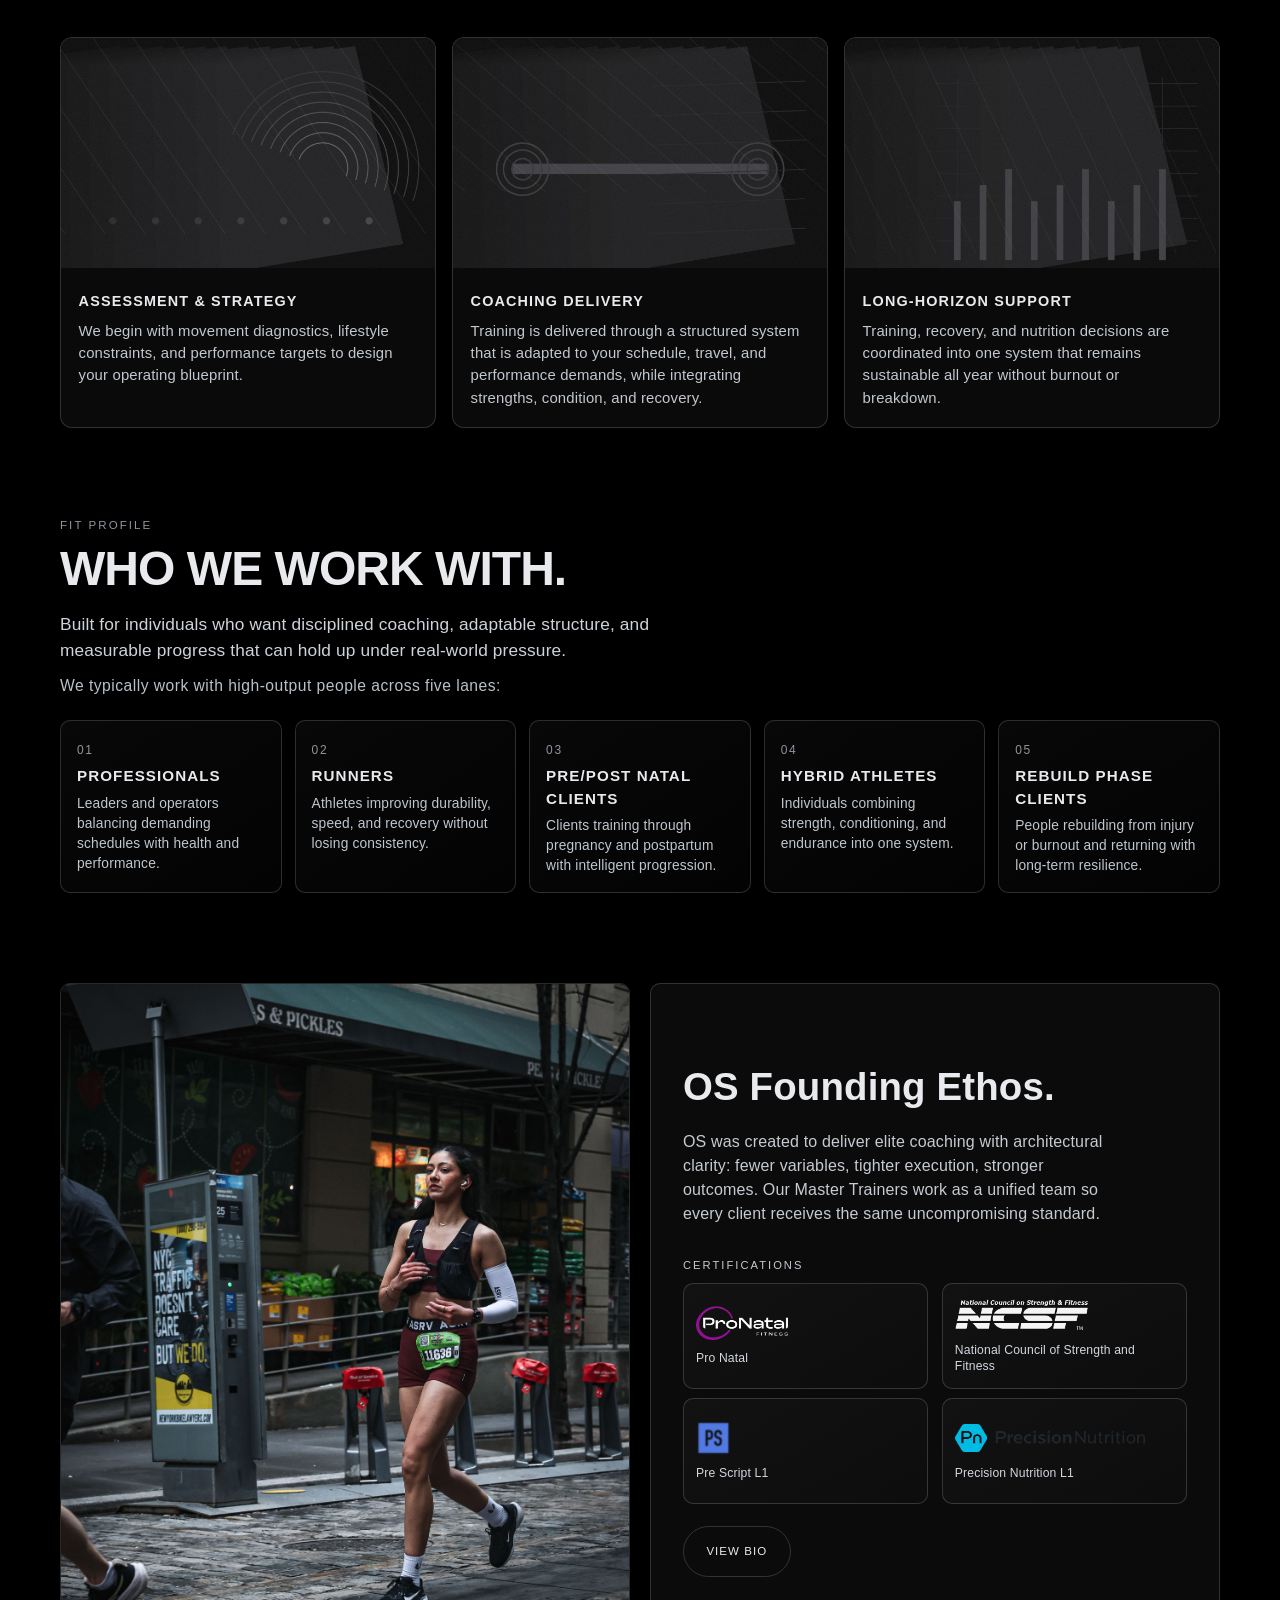
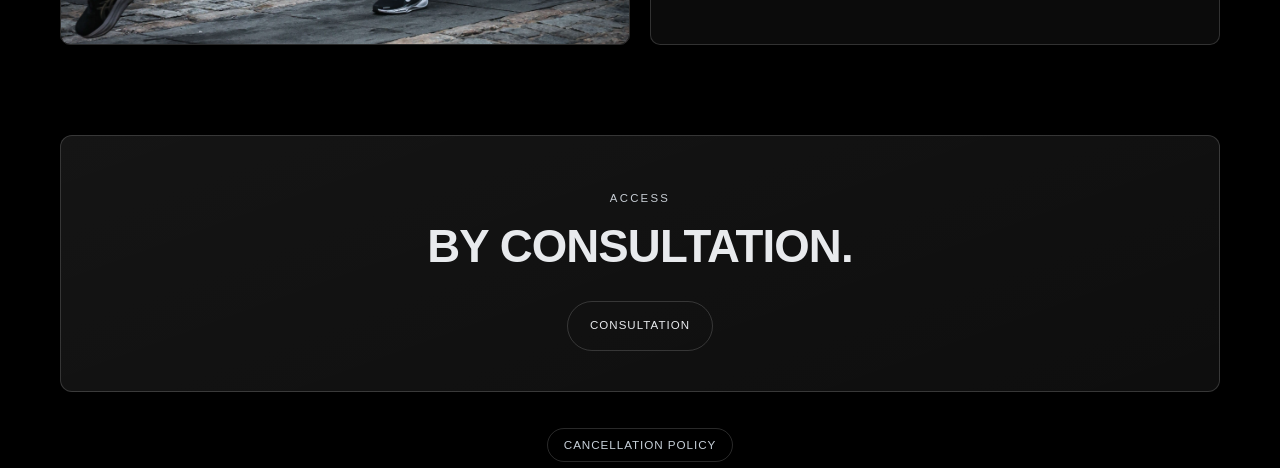
==== commit 37971ebd: "Add bottom cancellation policy popout on landing page Co-authored-by: royanrocks <royanrocks@users.n" ====
--- a/index.html
+++ b/index.html
@@ -296,7 +296,36 @@
           </a>
         </div>
       </section>
+
+      <section class="policy-strip section-shell" aria-label="Cancellation policy">
+        <button
+          class="policy-trigger"
+          type="button"
+          data-policy-open
+          aria-haspopup="dialog"
+          aria-controls="cancellation-policy-dialog"
+        >
+          Cancellation Policy
+        </button>
+      </section>
     </main>
+
+    <div class="policy-modal" id="cancellation-policy-dialog" role="dialog" aria-modal="true" aria-labelledby="policy-title" hidden>
+      <div class="policy-modal-backdrop" data-policy-close></div>
+      <article class="policy-modal-panel">
+        <button class="policy-close" type="button" data-policy-close aria-label="Close policy">Close</button>
+        <h2 id="policy-title">Cancellation Policy</h2>
+        <p>
+          Sessions are offered as single bookings, weekly subscriptions, and monthly subscriptions.
+        </p>
+        <ul>
+          <li>Cancellations must be made at least 24 hours before your scheduled session.</li>
+          <li>Sessions canceled within 24 hours are charged in full.</li>
+          <li>All sessions and subscription payments are non-refundable.</li>
+        </ul>
+      </article>
+    </div>
+
     <a
       class="floating-cta"
       href="/consultation.html"
--- a/styles.css
+++ b/styles.css
@@ -501,6 +501,95 @@
 
 .testimonials-link-btn {
   margin-top: 1.2rem;
+}
+
+.policy-strip {
+  padding: 2.2rem 0 0.4rem;
+  display: flex;
+  justify-content: center;
+}
+
+.policy-trigger {
+  border: 1px solid var(--line);
+  background: transparent;
+  color: #c7d0d9;
+  border-radius: 999px;
+  padding: 0.6rem 1rem;
+  font-size: 0.73rem;
+  letter-spacing: 0.08em;
+  text-transform: uppercase;
+  cursor: pointer;
+  transition: border-color 180ms ease, background-color 180ms ease, color 180ms ease;
+}
+
+.policy-trigger:hover {
+  border-color: rgba(255, 255, 255, 0.34);
+  background: rgba(255, 255, 255, 0.05);
+  color: #e3e8ec;
+}
+
+.policy-modal[hidden] {
+  display: none;
+}
+
+.policy-modal {
+  position: fixed;
+  inset: 0;
+  z-index: 130;
+  display: grid;
+  place-items: center;
+  padding: 1rem;
+}
+
+.policy-modal-backdrop {
+  position: absolute;
+  inset: 0;
+  background: rgba(0, 0, 0, 0.68);
+}
+
+.policy-modal-panel {
+  position: relative;
+  z-index: 1;
+  width: min(560px, 100%);
+  border: 1px solid var(--line);
+  border-radius: 12px;
+  background: #0b0b0b;
+  padding: clamp(1rem, 3vw, 1.4rem);
+}
+
+.policy-close {
+  position: absolute;
+  right: 0.85rem;
+  top: 0.85rem;
+  border: 1px solid var(--line);
+  background: transparent;
+  color: #cad2da;
+  border-radius: 999px;
+  padding: 0.3rem 0.7rem;
+  font-size: 0.68rem;
+  letter-spacing: 0.1em;
+  text-transform: uppercase;
+  cursor: pointer;
+}
+
+.policy-modal-panel h2 {
+  font-size: clamp(1.2rem, 3vw, 1.7rem);
+  letter-spacing: -0.01em;
+}
+
+.policy-modal-panel p {
+  margin-top: 0.75rem;
+  color: #c4ccd4;
+}
+
+.policy-modal-panel ul {
+  margin: 0.7rem 0 0;
+  padding-left: 1.1rem;
+  color: #cdd5dd;
+}
+
+.policy-modal-panel li + li {
+  margin-top: 0.45rem;
 }
 
 .site-footer {
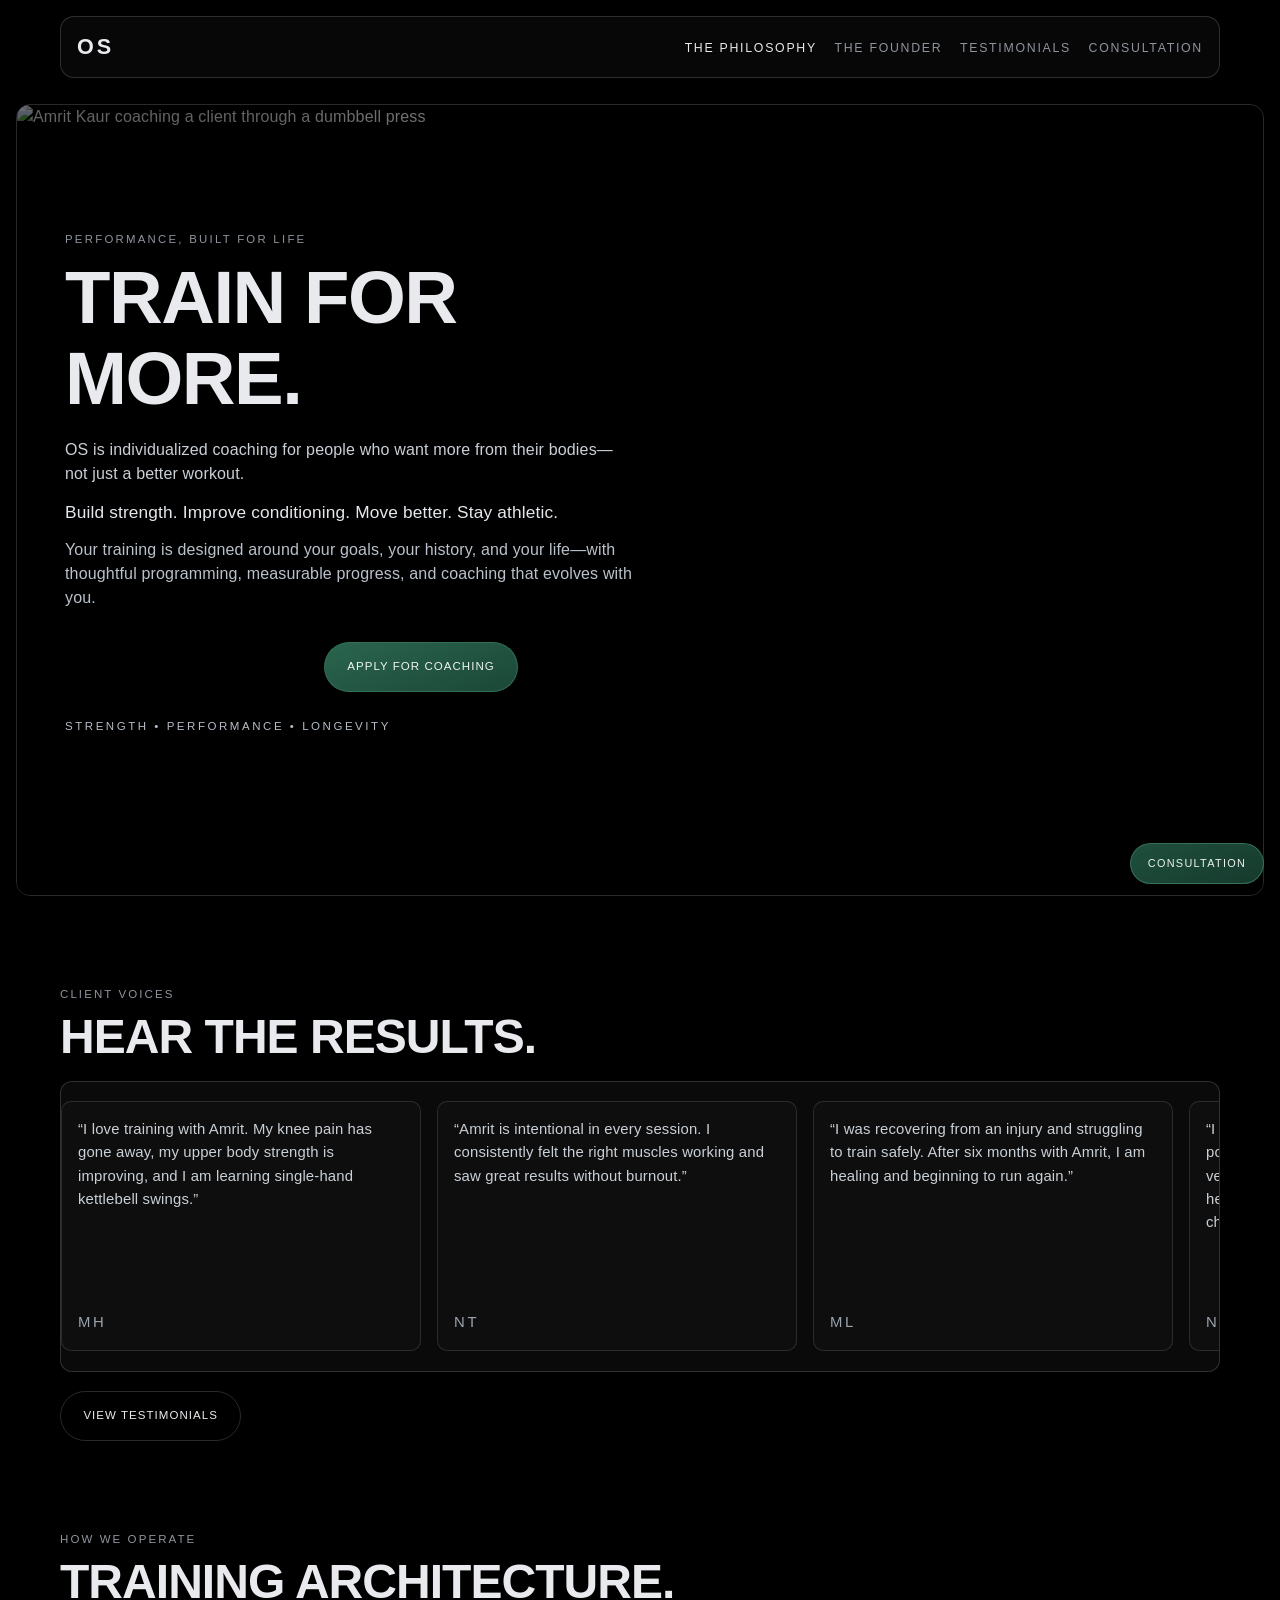
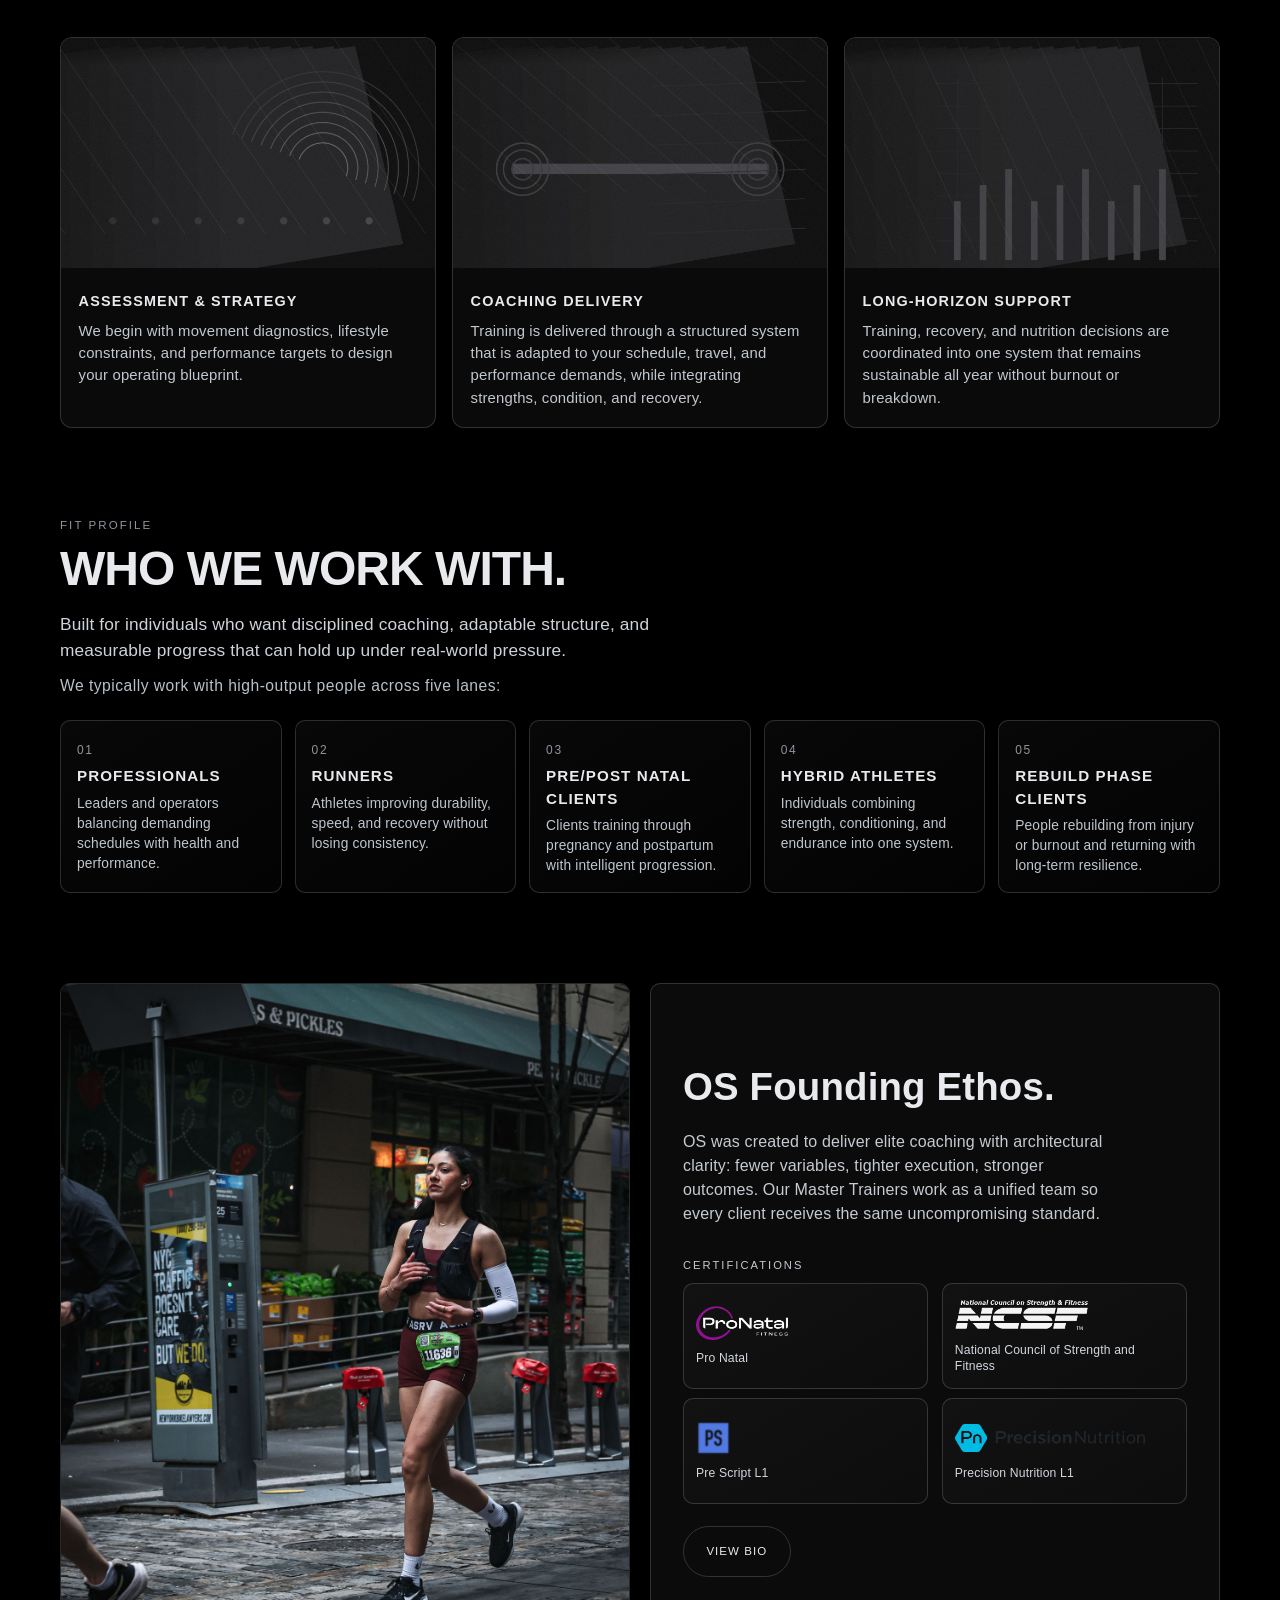
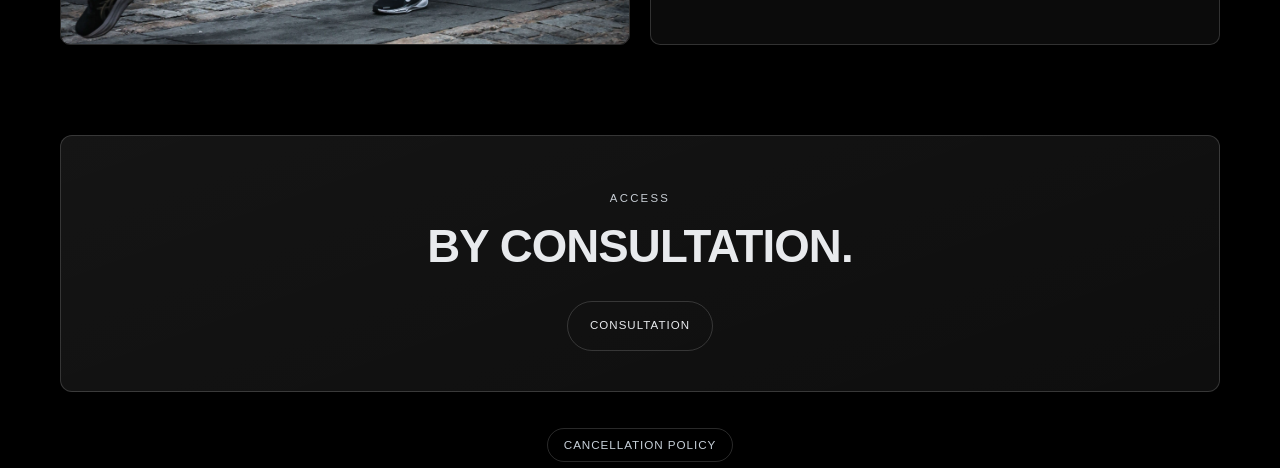
==== commit a49418fa: "Refresh hero image and copy Co-authored-by: royanrocks <royanrocks@users.noreply.github.com>" ====
--- a/index.html
+++ b/index.html
@@ -37,31 +37,34 @@
     <main>
       <section class="hero section-frame">
         <img
-          src="/images/hero-right.jpg"
-          alt="Amrit Kaur training portrait"
+          src="/images/hero-coaching.webp"
+          alt="Amrit Kaur coaching a client through a dumbbell press"
           class="hero-image"
         />
         <div class="hero-overlay"></div>
         <div class="hero-content">
-          <p class="kicker">PERFORMANCE BY DESIGN</p>
-          <h1>THE ART OF THE REBUILD.</h1>
+          <p class="kicker">PERFORMANCE, BUILT FOR LIFE</p>
+          <h1>TRAIN FOR MORE.</h1>
           <p class="lead">
-            OS is a training service for high-impact individuals. Every protocol is structured and
-            measurable—built to restore capacity, sharpen output, and protect long-term
-            performance.
+            OS is individualized coaching for people who want more from their bodies—not just a
+            better workout.
+          </p>
+          <p class="lead-emphasis">
+            Build strength. Improve conditioning. Move better. Stay athletic.
           </p>
           <p class="lead-sub">
-            It includes strength training, conditioning, recovery protocols, and performance
-            tracking fully customized to your schedule and demands.
+            Your training is designed around your goals, your history, and your life—with
+            thoughtful programming, measurable progress, and coaching that evolves with you.
           </p>
           <div class="cta-row hero-cta-row">
             <a
               class="btn btn-primary"
               href="/consultation.html"
             >
-              CONSULTATION
+              APPLY FOR COACHING
             </a>
           </div>
+          <p class="hero-signal">STRENGTH &bull; PERFORMANCE &bull; LONGEVITY</p>
         </div>
       </section>
 
--- a/styles.css
+++ b/styles.css
@@ -167,10 +167,26 @@
   max-width: 64ch;
 }
 
+.lead-emphasis {
+  margin-top: 0.9rem;
+  color: #e4e8ec;
+  font-weight: 500;
+  font-size: clamp(1rem, 1.35vw, 1.2rem);
+  max-width: 64ch;
+}
+
 .lead-sub {
   margin-top: 0.75rem;
   color: #b9c1ca;
   max-width: 64ch;
+}
+
+.hero-signal {
+  margin-top: 1.6rem;
+  color: #b3bcc6;
+  text-transform: uppercase;
+  letter-spacing: 0.22em;
+  font-size: 0.72rem;
 }
 
 .cta-row {
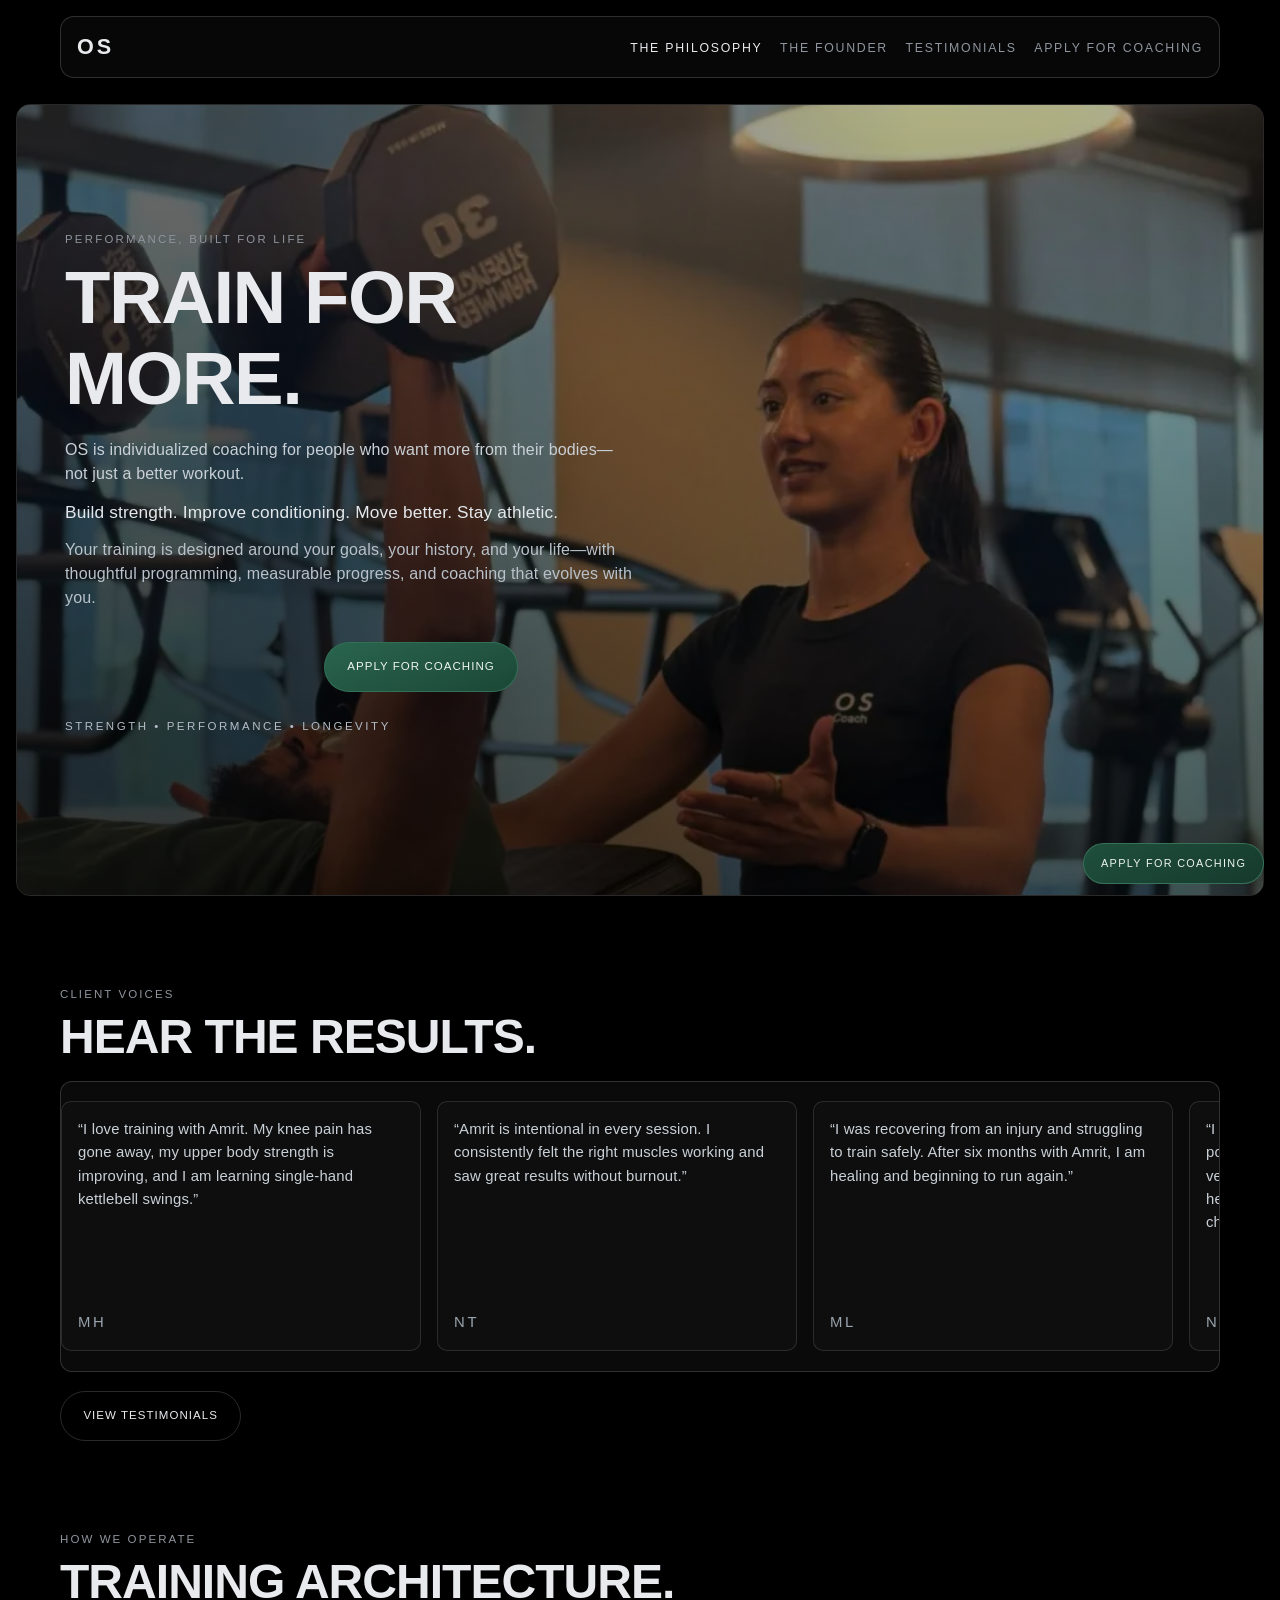
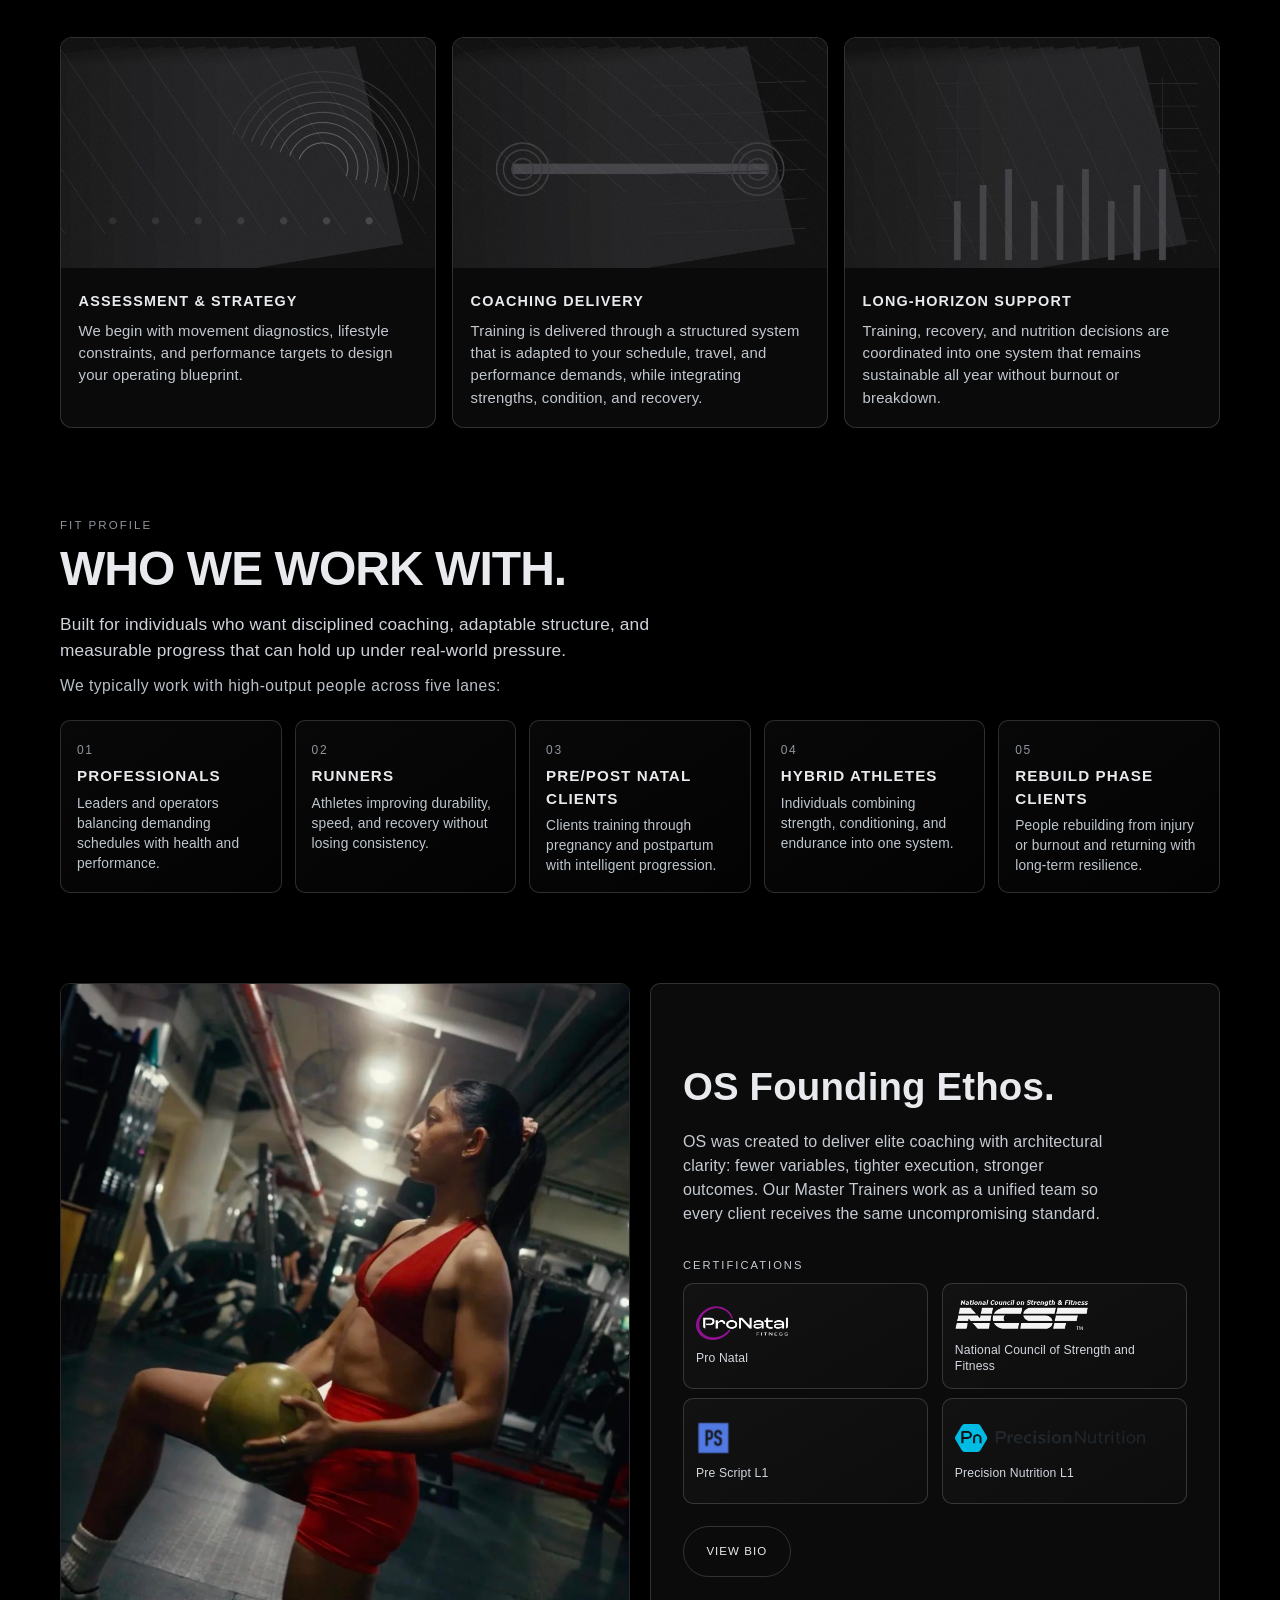
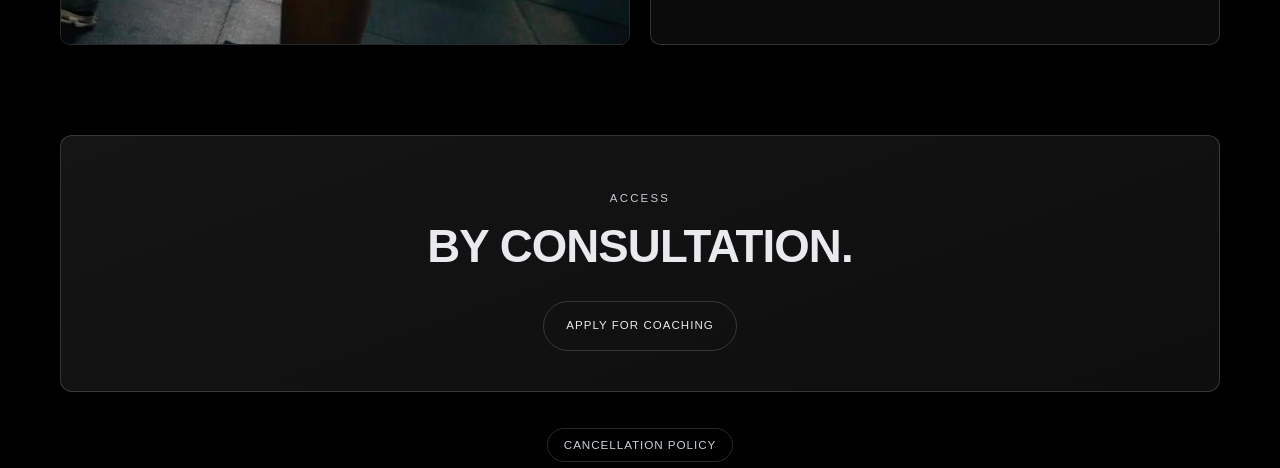
==== commit 430e91d6: "Use APPLY FOR COACHING for all CTAs and retire rebuild tagline Co-authored-by: royanrocks <royanrock" ====
--- a/index.html
+++ b/index.html
@@ -3,12 +3,12 @@
   <head>
     <meta charset="UTF-8" />
     <meta name="viewport" content="width=device-width, initial-scale=1.0" />
-    <title>OS | The Art of the Rebuild</title>
+    <title>OS | Train For More</title>
     <meta
       name="description"
       content="OS is a training service for high-impact individuals, delivered through structured, referral-based performance protocols."
     />
-    <meta property="og:title" content="OS — The Art of the Rebuild" />
+    <meta property="og:title" content="OS — Train For More" />
     <meta
       property="og:description"
       content="Structured training architecture for leaders who perform under pressure."
@@ -28,7 +28,7 @@
           <li><a href="/bio.html">THE FOUNDER</a></li>
           <li><a href="/testimonials.html">TESTIMONIALS</a></li>
           <li>
-            <a href="/consultation.html">CONSULTATION</a>
+            <a href="/consultation.html">APPLY FOR COACHING</a>
           </li>
         </ul>
       </nav>
@@ -295,7 +295,7 @@
             class="btn btn-ghost"
             href="/consultation.html"
           >
-              CONSULTATION
+              APPLY FOR COACHING
           </a>
         </div>
       </section>
@@ -332,9 +332,9 @@
     <a
       class="floating-cta"
       href="/consultation.html"
-      aria-label="Inquire now"
+      aria-label="Apply for coaching"
     >
-      CONSULTATION
+      APPLY FOR COACHING
     </a>
     <script src="/script.js"></script>
   </body>
--- a/styles.css
+++ b/styles.css
@@ -952,6 +952,11 @@
     padding: 5.75rem 0 3.8rem 1rem;
   }
 
+  .hero-signal {
+    letter-spacing: 0.15em;
+    font-size: 0.66rem;
+  }
+
   .page-main,
   .subpage-main {
     padding-top: 5.75rem;
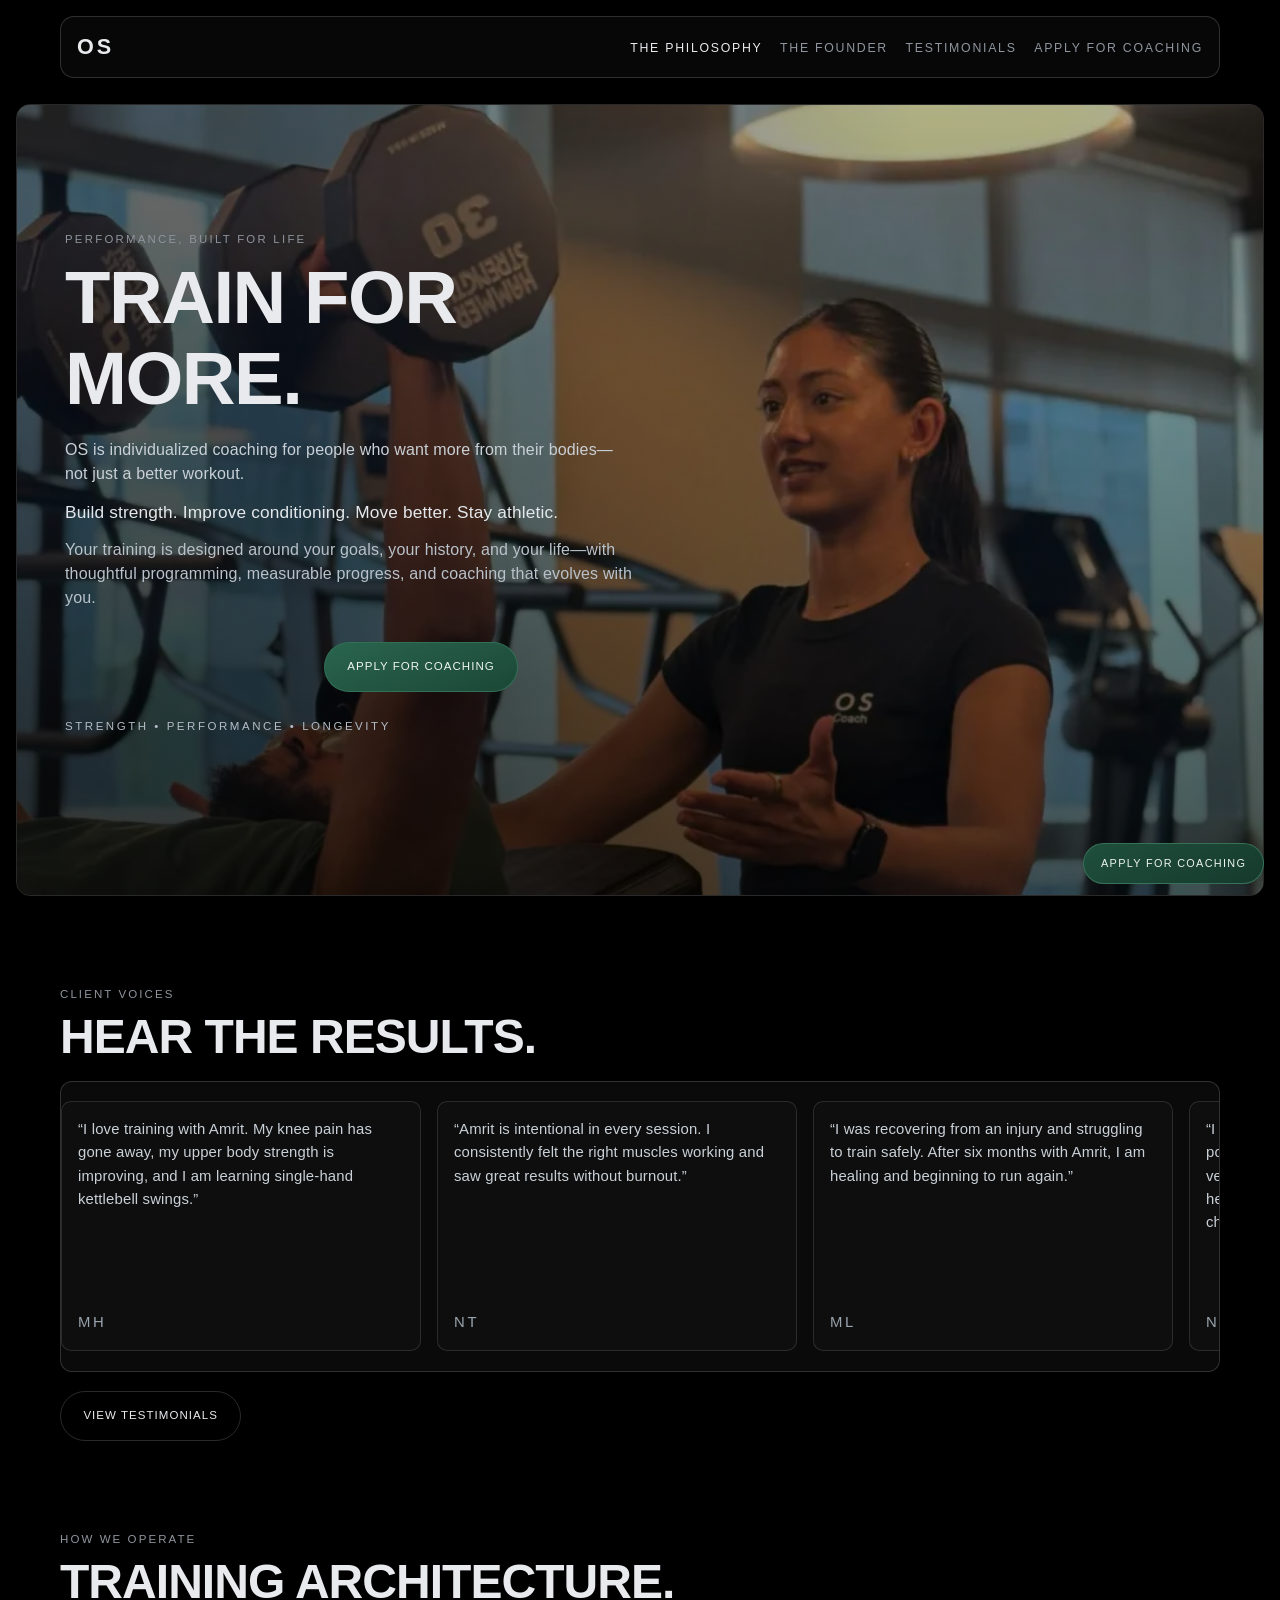
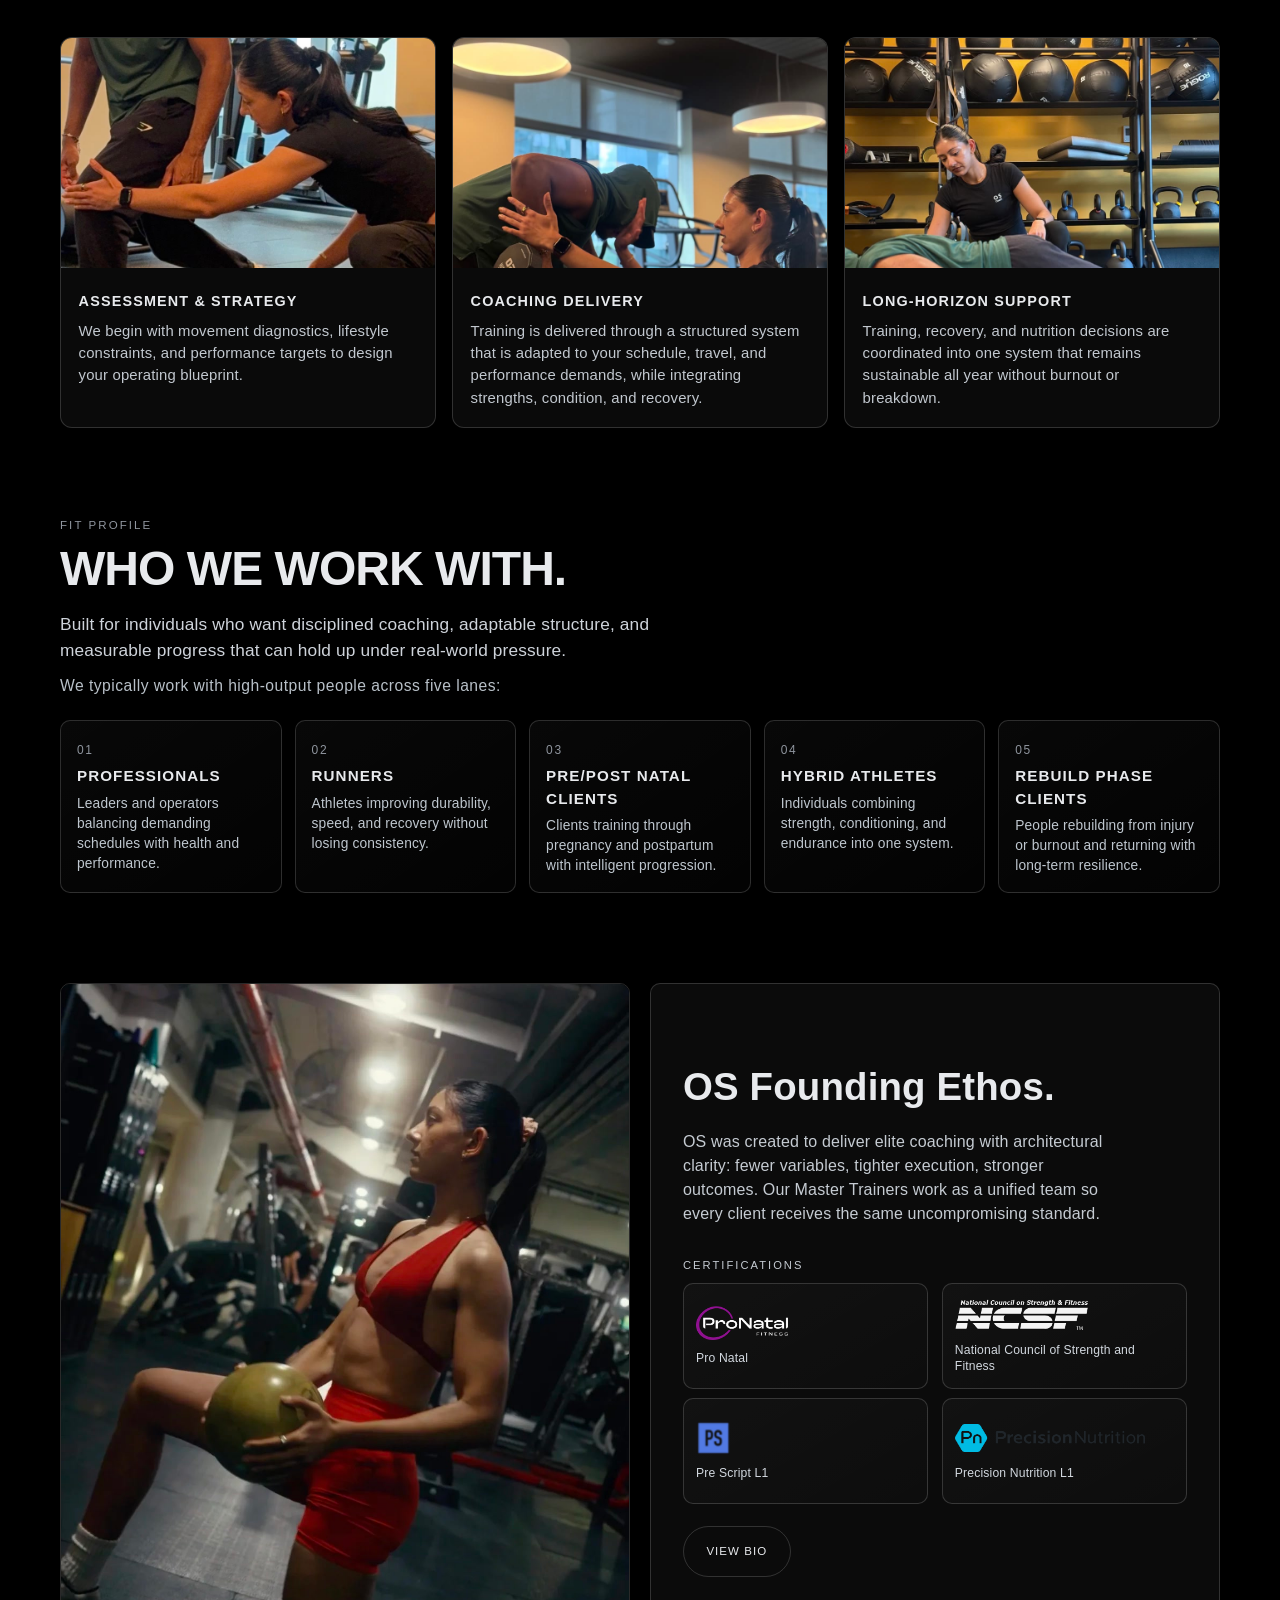
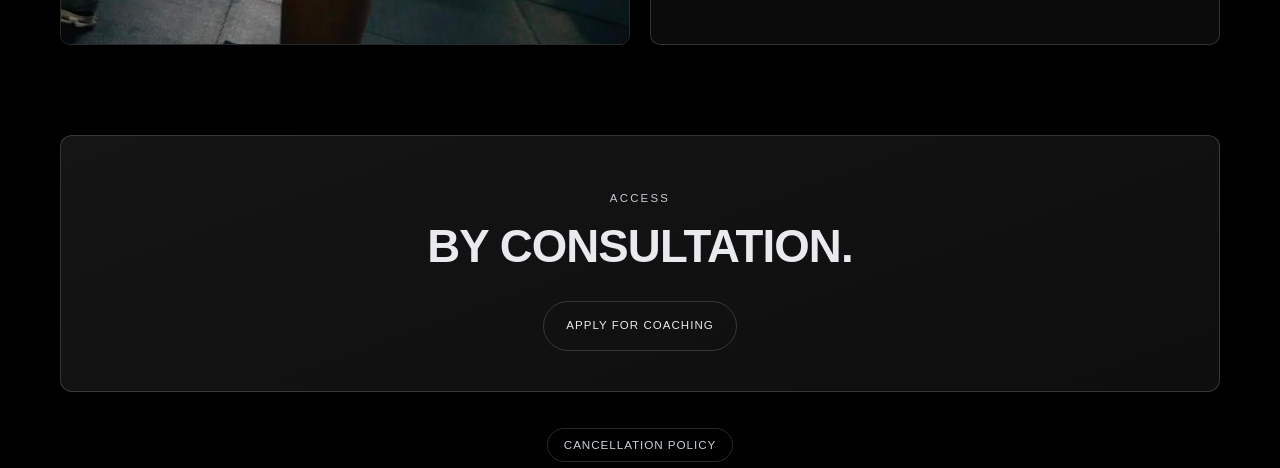
==== commit 2e8f644e: "Use coaching photos in training architecture cards Co-authored-by: royanrocks <royanrocks@users.nore" ====
--- a/index.html
+++ b/index.html
@@ -172,7 +172,10 @@
         </div>
         <div class="service-grid">
           <article class="service-card">
-            <img src="/images/neural-recovery.jpg" alt="Assessment and performance strategy visual" />
+            <img
+              src="/images/assessment-strategy.jpg"
+              alt="Amrit Kaur assessing a client's split squat position"
+            />
             <div class="card-content">
               <h3>ASSESSMENT &amp; STRATEGY</h3>
               <p>
@@ -182,7 +185,10 @@
             </div>
           </article>
           <article class="service-card">
-            <img src="/images/biometric-sync.jpg" alt="Coaching delivery visual" />
+            <img
+              src="/images/coaching-delivery.jpg"
+              alt="Amrit Kaur cueing a client through a dumbbell row"
+            />
             <div class="card-content">
               <h3>COACHING DELIVERY</h3>
               <p>
@@ -194,8 +200,8 @@
           </article>
           <article class="service-card">
             <img
-              src="/images/architectural-strength.jpg"
-              alt="Long-horizon performance support visual"
+              src="/images/long-horizon-support.jpg"
+              alt="Amrit Kaur supporting a client through floor work"
             />
             <div class="card-content">
               <h3>LONG-HORIZON SUPPORT</h3>
--- a/styles.css
+++ b/styles.css
@@ -299,6 +299,7 @@
   width: 100%;
   height: 230px;
   object-fit: cover;
+  object-position: center 28%;
 }
 
 .card-content {
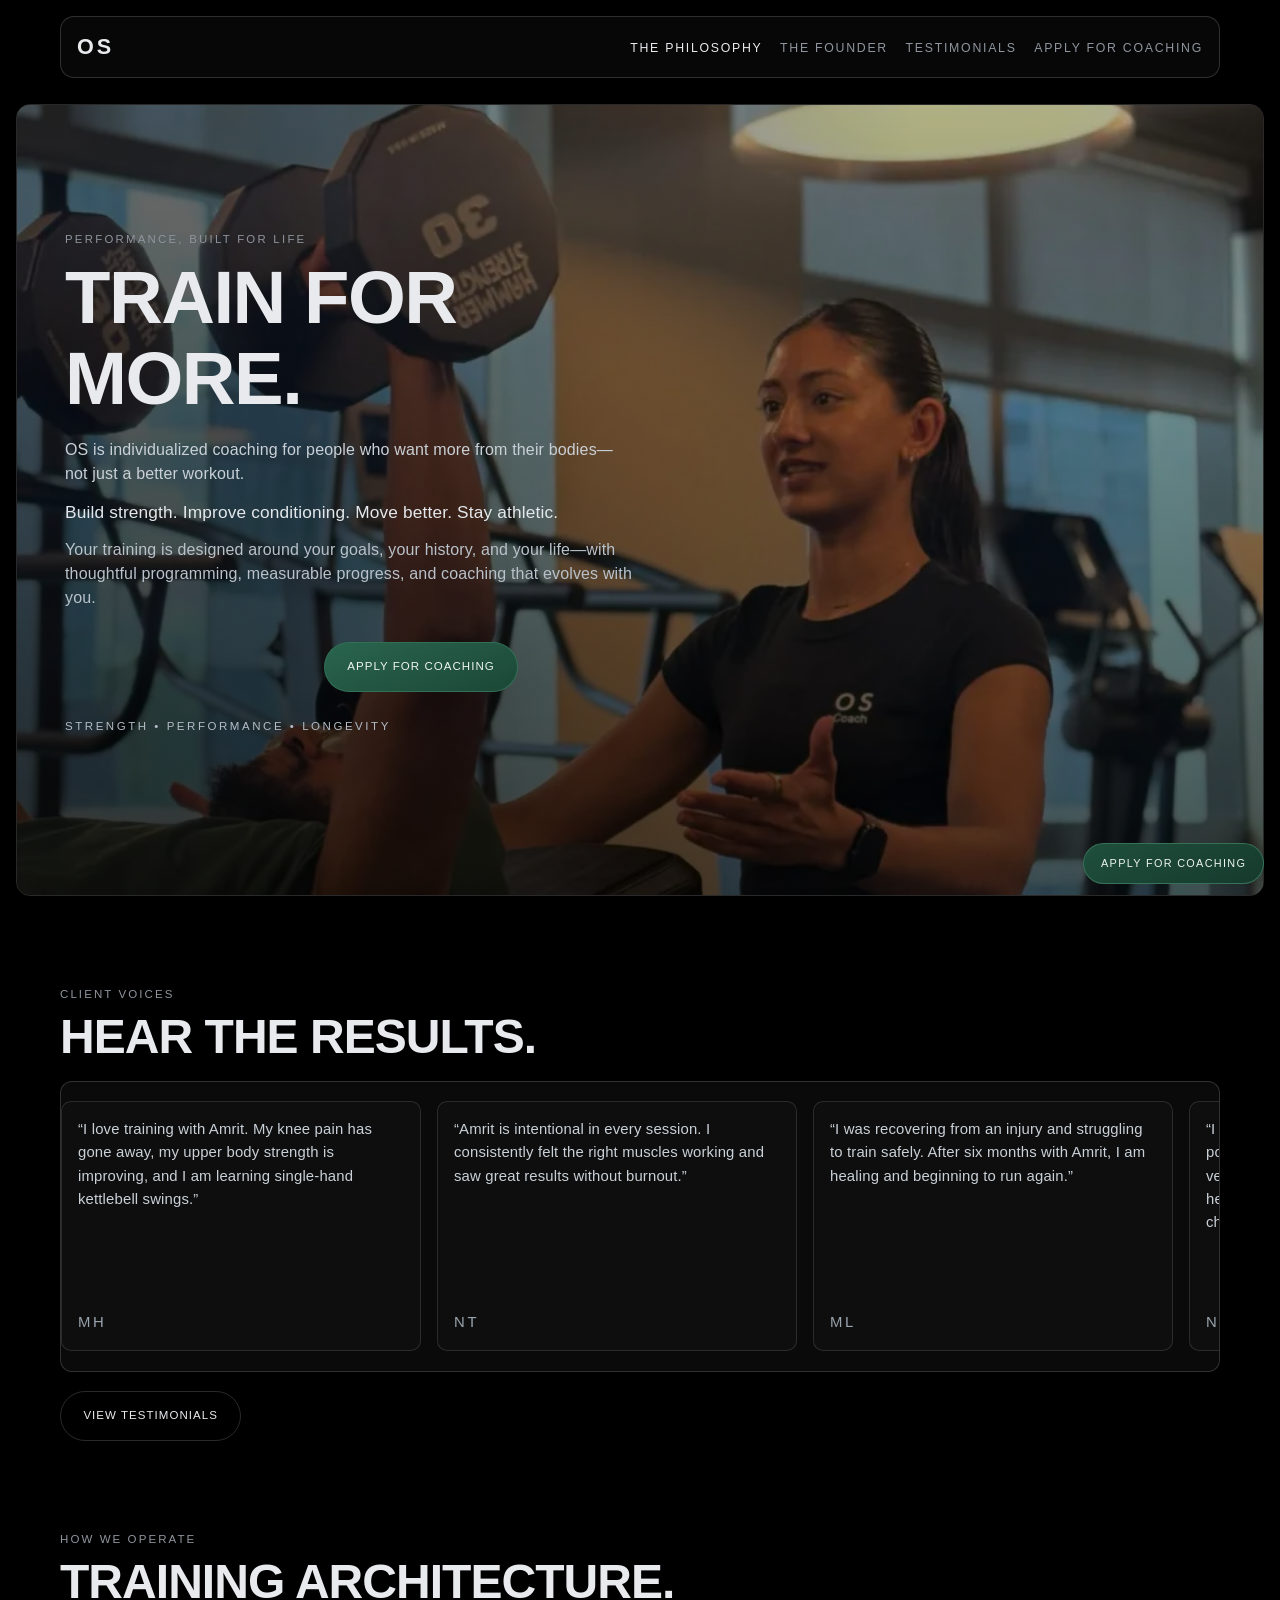
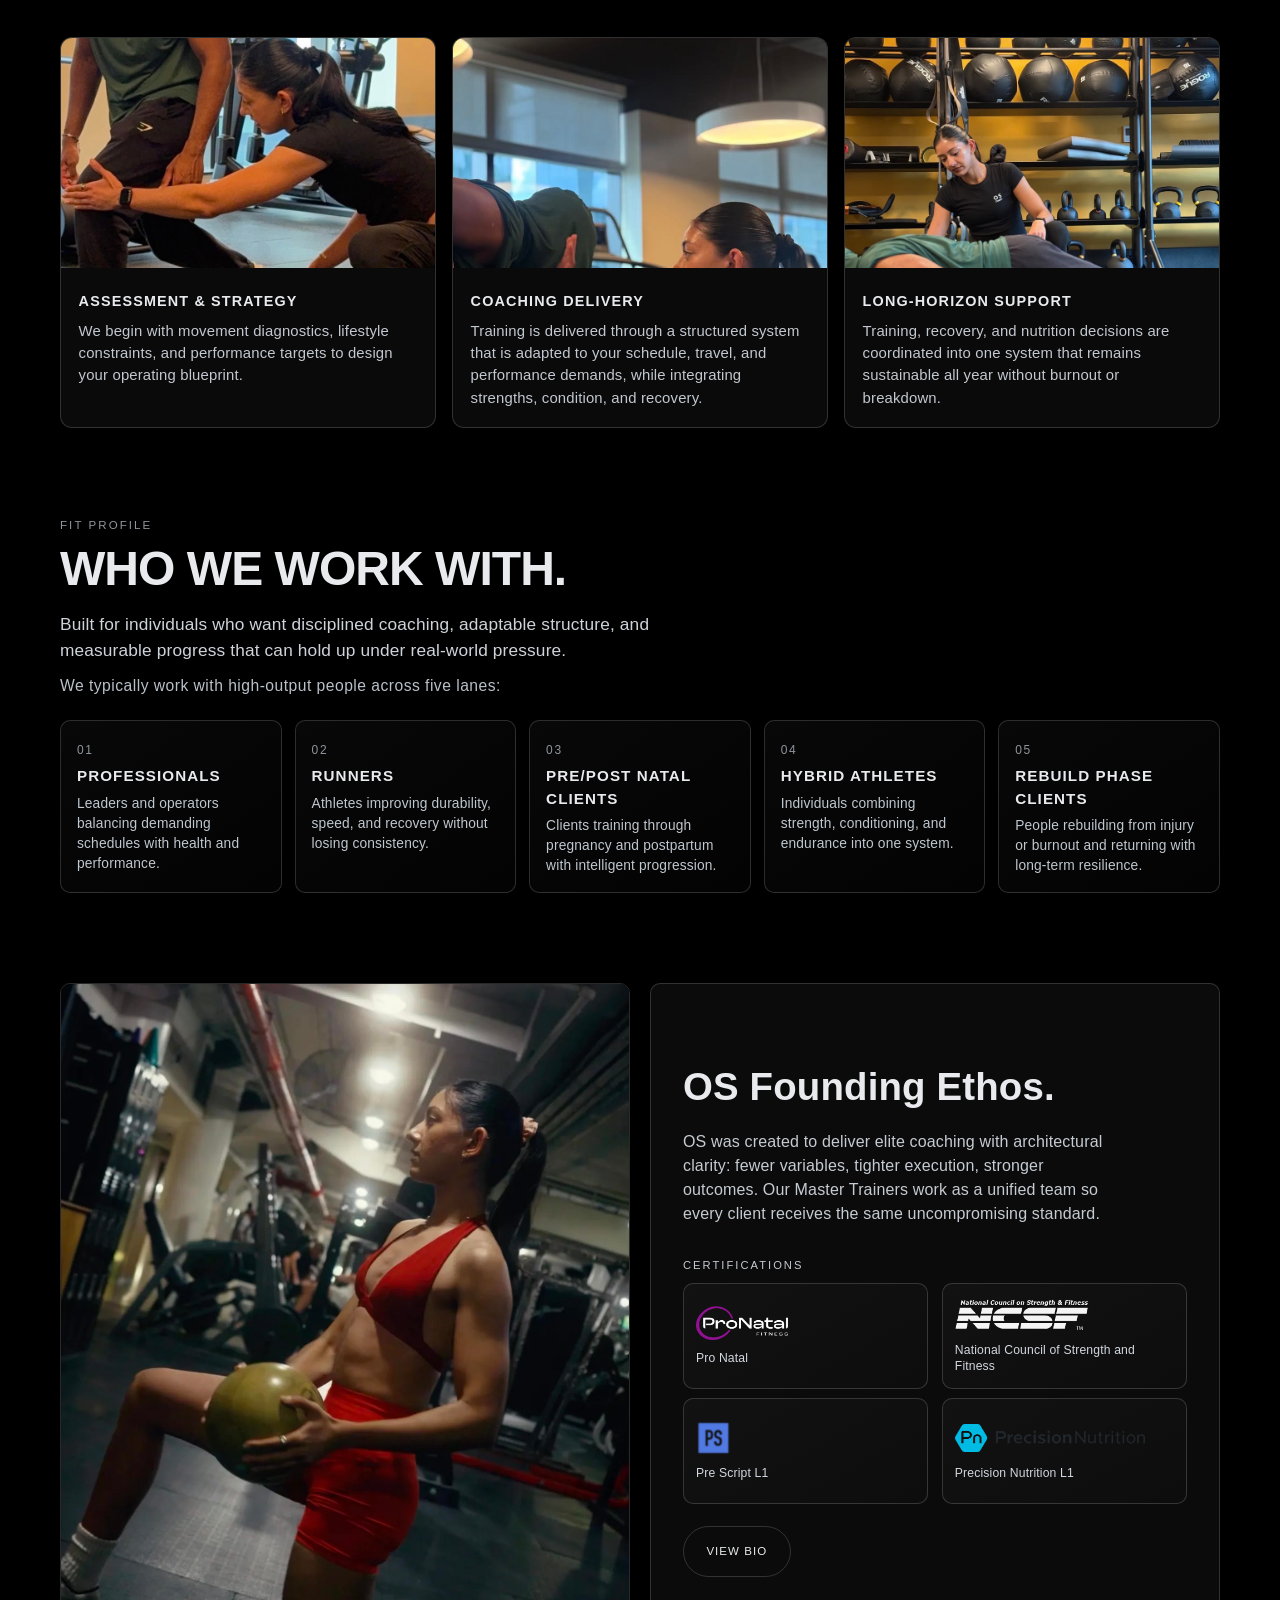
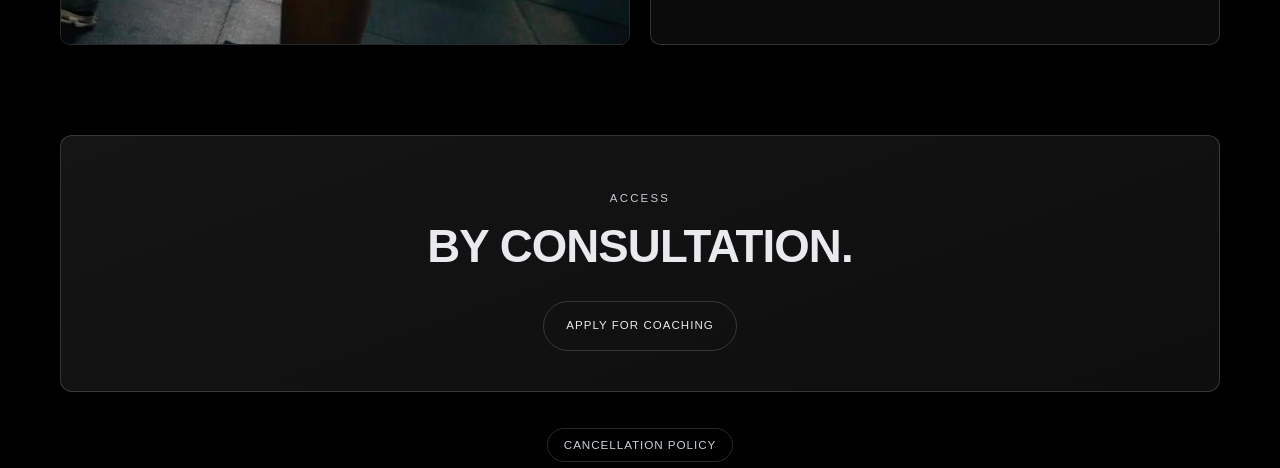
==== commit 441f7d18: "Serve right-weighted coaching photo crop on mobile Co-authored-by: royanrocks <royanrocks@users.nore" ====
--- a/index.html
+++ b/index.html
@@ -173,6 +173,7 @@
         <div class="service-grid">
           <article class="service-card">
             <img
+              class="card-photo-assessment"
               src="/images/assessment-strategy.jpg"
               alt="Amrit Kaur assessing a client's split squat position"
             />
@@ -185,10 +186,14 @@
             </div>
           </article>
           <article class="service-card">
-            <img
-              src="/images/coaching-delivery.jpg"
-              alt="Amrit Kaur cueing a client through a dumbbell row"
-            />
+            <picture>
+              <source media="(max-width: 920px)" srcset="/images/coaching-delivery-mobile.jpg" />
+              <img
+                class="card-photo-coaching"
+                src="/images/coaching-delivery.jpg"
+                alt="Amrit Kaur cueing a client through a dumbbell row"
+              />
+            </picture>
             <div class="card-content">
               <h3>COACHING DELIVERY</h3>
               <p>
@@ -200,6 +205,7 @@
           </article>
           <article class="service-card">
             <img
+              class="card-photo-support"
               src="/images/long-horizon-support.jpg"
               alt="Amrit Kaur supporting a client through floor work"
             />
--- a/styles.css
+++ b/styles.css
@@ -293,6 +293,10 @@
 .service-card:hover {
   transform: translateY(-4px);
   border-color: rgba(255, 255, 255, 0.3);
+}
+
+.service-card picture {
+  display: block;
 }
 
 .service-card img {
@@ -968,6 +972,23 @@
     grid-template-columns: 1fr;
   }
 
+  .service-card img {
+    height: auto;
+    aspect-ratio: 4 / 3;
+  }
+
+  .card-photo-assessment {
+    object-position: center 37%;
+  }
+
+  .card-photo-coaching {
+    object-position: center 57%;
+  }
+
+  .card-photo-support {
+    object-position: center 53%;
+  }
+
   .founder-layout {
     grid-template-columns: 1fr;
   }
